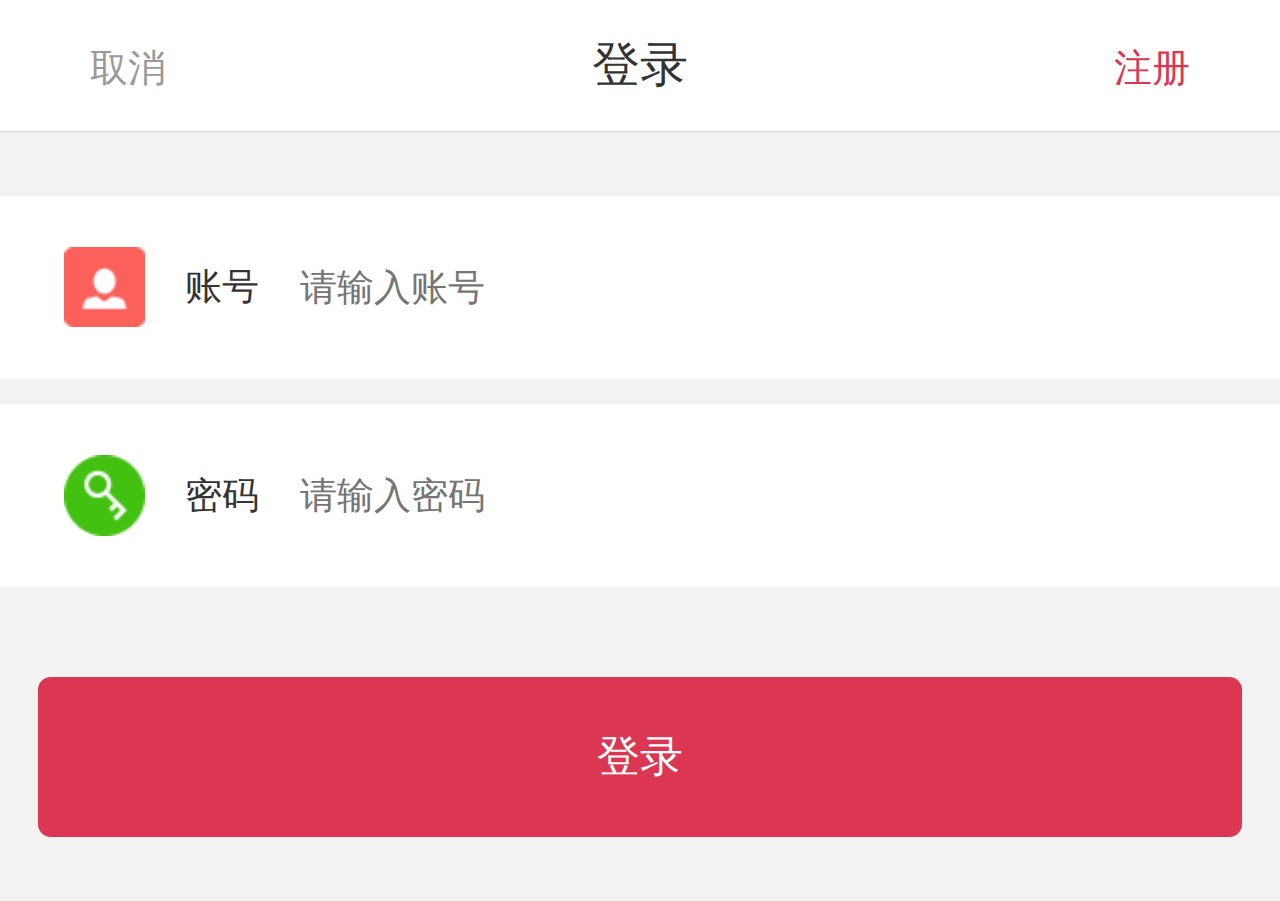
==== login.html @ 01fd83fd "diyici" ====
<!DOCTYPE html>
<html>
<head>
    <meta charset="utf-8">
    <meta name="viewport" content="initial-scale=1.0, maximum-scale=1.0, user-scalable=no" />
    <title>登录</title>
    <link rel="stylesheet" type="text/css" href="css/loaders.min.css"/>
    <link rel="stylesheet" type="text/css" href="css/loading.css"/>
    <link rel="stylesheet" type="text/css" href="css/base.css"/>
    <link rel="stylesheet" type="text/css" href="css/style.css"/>
      <script src="js/jquery.min.js" type="text/javascript" charset="utf-8"></script>
    <script type="text/javascript">
    	$(window).load(function(){
    		$(".loading").addClass("loader-chanage")
    		$(".loading").fadeOut(300)
    	})
    </script>
</head>
<!--loading页开始-->
<div class="loading">
	<div class="loader">
        <div class="loader-inner pacman">
          <div></div>
          <div></div>
          <div></div>
          <div></div>
          <div></div>
        </div>
	</div>
</div>
<!--loading页结束-->
<body>
	<header class="top-header">
		<a class="text texta" href="index.html">取消</a>
		<h3>登录</h3>
		<a class="text" href="sign.html">注册</a>
	</header>
	
	<div class="login">
		<form>
			<ul>
				<li>
					<img src="images/login.png"/>
					<label>账号</label>
					<input type="text" placeholder="请输入账号"/>
				</li>
				<li>
					<img src="images/password.png"/>
					<label>密码</label>
					<input type="password" placeholder="请输入密码"/>
				</li>
			</ul>
			<input type="submit" value="登录"/>
		</form>
	</div>

</body>
</html>
---- css/loaders.min.css ----
@-webkit-keyframes scale {
	0% {
		-webkit-transform: scale(1);
		transform: scale(1);
		opacity: 1
	}
	45% {
		-webkit-transform: scale(0.1);
		transform: scale(0.1);
		opacity: .7
	}
	80% {
		-webkit-transform: scale(1);
		transform: scale(1);
		opacity: 1
	}
}

@keyframes scale {
	0% {
		-webkit-transform: scale(1);
		transform: scale(1);
		opacity: 1
	}
	45% {
		-webkit-transform: scale(0.1);
		transform: scale(0.1);
		opacity: .7
	}
	80% {
		-webkit-transform: scale(1);
		transform: scale(1);
		opacity: 1
	}
}

.ball-pulse>div:nth-child(0) {
	-webkit-animation: scale .75s -.36s infinite cubic-bezier(.2, .68, .18, 1.08);
	animation: scale .75s -.36s infinite cubic-bezier(.2, .68, .18, 1.08)
}

.ball-pulse>div:nth-child(1) {
	-webkit-animation: scale .75s -.24s infinite cubic-bezier(.2, .68, .18, 1.08);
	animation: scale .75s -.24s infinite cubic-bezier(.2, .68, .18, 1.08)
}

.ball-pulse>div:nth-child(2) {
	-webkit-animation: scale .75s -.12s infinite cubic-bezier(.2, .68, .18, 1.08);
	animation: scale .75s -.12s infinite cubic-bezier(.2, .68, .18, 1.08)
}

.ball-pulse>div:nth-child(3) {
	-webkit-animation: scale .75s 0s infinite cubic-bezier(.2, .68, .18, 1.08);
	animation: scale .75s 0s infinite cubic-bezier(.2, .68, .18, 1.08)
}

.ball-pulse>div {
	background-color: #fff;
	width: 15px;
	height: 15px;
	border-radius: 100%;
	margin: 2px;
	-webkit-animation-fill-mode: both;
	animation-fill-mode: both;
	display: inline-block
}

@-webkit-keyframes ball-pulse-sync {
	33% {
		-webkit-transform: translateY(10px);
		transform: translateY(10px)
	}
	66% {
		-webkit-transform: translateY(-10px);
		transform: translateY(-10px)
	}
	100% {
		-webkit-transform: translateY(0);
		transform: translateY(0)
	}
}

@keyframes ball-pulse-sync {
	33% {
		-webkit-transform: translateY(10px);
		transform: translateY(10px)
	}
	66% {
		-webkit-transform: translateY(-10px);
		transform: translateY(-10px)
	}
	100% {
		-webkit-transform: translateY(0);
		transform: translateY(0)
	}
}

.ball-pulse-sync>div:nth-child(0) {
	-webkit-animation: ball-pulse-sync .6s -.21s infinite ease-in-out;
	animation: ball-pulse-sync .6s -.21s infinite ease-in-out
}

.ball-pulse-sync>div:nth-child(1) {
	-webkit-animation: ball-pulse-sync .6s -.14s infinite ease-in-out;
	animation: ball-pulse-sync .6s -.14s infinite ease-in-out
}

.ball-pulse-sync>div:nth-child(2) {
	-webkit-animation: ball-pulse-sync .6s -.07s infinite ease-in-out;
	animation: ball-pulse-sync .6s -.07s infinite ease-in-out
}

.ball-pulse-sync>div:nth-child(3) {
	-webkit-animation: ball-pulse-sync .6s 0s infinite ease-in-out;
	animation: ball-pulse-sync .6s 0s infinite ease-in-out
}

.ball-pulse-sync>div {
	background-color: #fff;
	width: 15px;
	height: 15px;
	border-radius: 100%;
	margin: 2px;
	-webkit-animation-fill-mode: both;
	animation-fill-mode: both;
	display: inline-block
}

@-webkit-keyframes ball-scale {
	0% {
		-webkit-transform: scale(0);
		transform: scale(0)
	}
	100% {
		-webkit-transform: scale(1);
		transform: scale(1);
		opacity: 0
	}
}

@keyframes ball-scale {
	0% {
		-webkit-transform: scale(0);
		transform: scale(0)
	}
	100% {
		-webkit-transform: scale(1);
		transform: scale(1);
		opacity: 0
	}
}

.ball-scale>div {
	background-color: #fff;
	border-radius: 100%;
	margin: 2px;
	display: inline-block;
	height: 60px;
	width: 60px;
	-webkit-animation: ball-scale 1s 0s ease-in-out infinite;
	animation: ball-scale 1s 0s ease-in-out infinite
}

@-webkit-keyframes rotate {
	0% {
		-webkit-transform: rotate(0deg);
		transform: rotate(0deg)
	}
	50% {
		-webkit-transform: rotate(180deg);
		transform: rotate(180deg)
	}
	100% {
		-webkit-transform: rotate(360deg);
		transform: rotate(360deg)
	}
}

@keyframes rotate {
	0% {
		-webkit-transform: rotate(0deg);
		transform: rotate(0deg)
	}
	50% {
		-webkit-transform: rotate(180deg);
		transform: rotate(180deg)
	}
	100% {
		-webkit-transform: rotate(360deg);
		transform: rotate(360deg)
	}
}

.ball-rotate {
	position: relative
}

.ball-rotate>div {
	background-color: #fff;
	width: 15px;
	height: 15px;
	border-radius: 100%;
	margin: 2px;
	-webkit-animation-fill-mode: both;
	animation-fill-mode: both;
	position: relative
}

.ball-rotate>div:first-child {
	-webkit-animation: rotate 1s 0s cubic-bezier(.7, -.13, .22, .86) infinite;
	animation: rotate 1s 0s cubic-bezier(.7, -.13, .22, .86) infinite
}

.ball-rotate>div:after,
.ball-rotate>div:before {
	background-color: #fff;
	width: 15px;
	height: 15px;
	border-radius: 100%;
	margin: 2px;
	content: "";
	position: absolute;
	opacity: .8
}

.ball-rotate>div:before {
	top: 0;
	left: -28px
}

.ball-rotate>div:after {
	top: 0;
	left: 25px
}

@keyframes rotate {
	0% {
		-webkit-transform: rotate(0deg) scale(1);
		transform: rotate(0deg) scale(1)
	}
	50% {
		-webkit-transform: rotate(180deg) scale(0.6);
		transform: rotate(180deg) scale(0.6)
	}
	100% {
		-webkit-transform: rotate(360deg) scale(1);
		transform: rotate(360deg) scale(1)
	}
}

.ball-clip-rotate>div {
	border-radius: 100%;
	margin: 2px;
	border: 2px solid #fff;
	border-bottom-color: transparent;
	height: 25px;
	width: 25px;
	background: 0 0!important;
	display: inline-block;
	-webkit-animation: rotate .75s 0s linear infinite;
	animation: rotate .75s 0s linear infinite
}

@keyframes rotate {
	0% {
		-webkit-transform: rotate(0deg) scale(1);
		transform: rotate(0deg) scale(1)
	}
	50% {
		-webkit-transform: rotate(180deg) scale(0.6);
		transform: rotate(180deg) scale(0.6)
	}
	100% {
		-webkit-transform: rotate(360deg) scale(1);
		transform: rotate(360deg) scale(1)
	}
}

@keyframes scale {
	30% {
		-webkit-transform: scale(0.3);
		transform: scale(0.3)
	}
	100% {
		-webkit-transform: scale(1);
		transform: scale(1)
	}
}

.ball-clip-rotate-pulse {
	position: relative;
	-webkit-transform: translateY(-15px);
	-ms-transform: translateY(-15px);
	transform: translateY(-15px)
}

.ball-clip-rotate-pulse>div {
	-webkit-animation-fill-mode: both;
	animation-fill-mode: both;
	position: absolute;
	top: 0;
	left: 0;
	border-radius: 100%
}

.ball-clip-rotate-pulse>div:first-child {
	background: #fff;
	height: 16px;
	width: 16px;
	top: 7px;
	left: -7px;
	-webkit-animation: scale 1s 0s cubic-bezier(.09, .57, .49, .9) infinite;
	animation: scale 1s 0s cubic-bezier(.09, .57, .49, .9) infinite
}

.ball-clip-rotate-pulse>div:last-child {
	position: absolute;
	width: 30px;
	height: 30px;
	left: -16px;
	top: -2px;
	background: 0 0;
	border: 2px solid;
	border-color: #fff transparent;
	-webkit-animation: rotate 1s 0s cubic-bezier(.09, .57, .49, .9) infinite;
	animation: rotate 1s 0s cubic-bezier(.09, .57, .49, .9) infinite;
	-webkit-animation-duration: 1s;
	animation-duration: 1s
}

@keyframes rotate {
	0% {
		-webkit-transform: rotate(0deg) scale(1);
		transform: rotate(0deg) scale(1)
	}
	50% {
		-webkit-transform: rotate(180deg) scale(0.6);
		transform: rotate(180deg) scale(0.6)
	}
	100% {
		-webkit-transform: rotate(360deg) scale(1);
		transform: rotate(360deg) scale(1)
	}
}

.ball-clip-rotate-multiple {
	position: relative
}

.ball-clip-rotate-multiple>div {
	position: absolute;
	left: -20px;
	top: -20px;
	border: 2px solid #fff;
	border-bottom-color: transparent;
	border-top-color: transparent;
	border-radius: 100%;
	height: 35px;
	width: 35px;
	-webkit-animation: rotate 1s 0s ease-in-out infinite;
	animation: rotate 1s 0s ease-in-out infinite
}

.ball-clip-rotate-multiple>div:last-child {
	display: inline-block;
	top: -10px;
	left: -10px;
	width: 15px;
	height: 15px;
	-webkit-animation-duration: .5s;
	animation-duration: .5s;
	border-color: #fff transparent;
	-webkit-animation-direction: reverse;
	animation-direction: reverse
}

@-webkit-keyframes ball-scale-ripple {
	0% {
		-webkit-transform: scale(0.1);
		transform: scale(0.1);
		opacity: 1
	}
	70% {
		-webkit-transform: scale(1);
		transform: scale(1);
		opacity: .7
	}
	100% {
		opacity: 0
	}
}

@keyframes ball-scale-ripple {
	0% {
		-webkit-transform: scale(0.1);
		transform: scale(0.1);
		opacity: 1
	}
	70% {
		-webkit-transform: scale(1);
		transform: scale(1);
		opacity: .7
	}
	100% {
		opacity: 0
	}
}

.ball-scale-ripple>div {
	height: 50px;
	width: 50px;
	border-radius: 100%;
	border: 2px solid #fff;
	-webkit-animation: ball-scale-ripple 1s 0s infinite cubic-bezier(.21, .53, .56, .8);
	animation: ball-scale-ripple 1s 0s infinite cubic-bezier(.21, .53, .56, .8)
}

@-webkit-keyframes ball-scale-ripple-multiple {
	0% {
		-webkit-transform: scale(0.1);
		transform: scale(0.1);
		opacity: 1
	}
	70% {
		-webkit-transform: scale(1);
		transform: scale(1);
		opacity: .7
	}
	100% {
		opacity: 0
	}
}

@keyframes ball-scale-ripple-multiple {
	0% {
		-webkit-transform: scale(0.1);
		transform: scale(0.1);
		opacity: 1
	}
	70% {
		-webkit-transform: scale(1);
		transform: scale(1);
		opacity: .7
	}
	100% {
		opacity: 0
	}
}

.ball-scale-ripple-multiple {
	position: relative;
	-webkit-transform: translateY(-25px);
	-ms-transform: translateY(-25px);
	transform: translateY(-25px)
}

.ball-scale-ripple-multiple>div:nth-child(0) {
	-webkit-animation-delay: -.8s;
	animation-delay: -.8s
}

.ball-scale-ripple-multiple>div:nth-child(1) {
	-webkit-animation-delay: -.6s;
	animation-delay: -.6s
}

.ball-scale-ripple-multiple>div:nth-child(2) {
	-webkit-animation-delay: -.4s;
	animation-delay: -.4s
}

.ball-scale-ripple-multiple>div:nth-child(3) {
	-webkit-animation-delay: -.2s;
	animation-delay: -.2s
}

.ball-scale-ripple-multiple>div {
	position: absolute;
	top: -2px;
	left: -26px;
	width: 50px;
	height: 50px;
	border-radius: 100%;
	border: 2px solid #fff;
	-webkit-animation: ball-scale-ripple-multiple 1.25s 0s infinite cubic-bezier(.21, .53, .56, .8);
	animation: ball-scale-ripple-multiple 1.25s 0s infinite cubic-bezier(.21, .53, .56, .8)
}

@-webkit-keyframes ball-beat {
	50% {
		opacity: .2;
		-webkit-transform: scale(0.75);
		transform: scale(0.75)
	}
	100% {
		opacity: 1;
		-webkit-transform: scale(1);
		transform: scale(1)
	}
}

@keyframes ball-beat {
	50% {
		opacity: .2;
		-webkit-transform: scale(0.75);
		transform: scale(0.75)
	}
	100% {
		opacity: 1;
		-webkit-transform: scale(1);
		transform: scale(1)
	}
}

.ball-beat>div {
	background-color: #fff;
	width: 15px;
	height: 15px;
	border-radius: 100%;
	margin: 2px;
	display: inline-block;
	-webkit-animation: ball-beat .7s 0s infinite linear;
	animation: ball-beat .7s 0s infinite linear
}

.ball-beat>div:nth-child(2n-1) {
	-webkit-animation-delay: -.35s!important;
	animation-delay: -.35s!important
}

@-webkit-keyframes ball-scale-multiple {
	0% {
		-webkit-transform: scale(0);
		transform: scale(0);
		opacity: 0
	}
	5% {
		opacity: 1
	}
	100% {
		-webkit-transform: scale(1);
		transform: scale(1);
		opacity: 0
	}
}

@keyframes ball-scale-multiple {
	0% {
		-webkit-transform: scale(0);
		transform: scale(0);
		opacity: 0
	}
	5% {
		opacity: 1
	}
	100% {
		-webkit-transform: scale(1);
		transform: scale(1);
		opacity: 0
	}
}

.ball-scale-multiple {
	position: relative;
	-webkit-transform: translateY(-30px);
	-ms-transform: translateY(-30px);
	transform: translateY(-30px)
}

.ball-scale-multiple>div:nth-child(2) {
	-webkit-animation-delay: -.4s;
	animation-delay: -.4s
}

.ball-scale-multiple>div:nth-child(3) {
	-webkit-animation-delay: -.2s;
	animation-delay: -.2s
}

.ball-scale-multiple>div {
	background-color: #fff;
	border-radius: 100%;
	position: absolute;
	left: -30px;
	top: 0;
	opacity: 0;
	margin: 0;
	width: 60px;
	height: 60px;
	-webkit-animation: ball-scale-multiple 1s 0s linear infinite;
	animation: ball-scale-multiple 1s 0s linear infinite
}

@-webkit-keyframes ball-triangle-path-1 {
	33% {
		-webkit-transform: translate(25px, -50px);
		transform: translate(25px, -50px)
	}
	66% {
		-webkit-transform: translate(50px, 0);
		transform: translate(50px, 0)
	}
	100% {
		-webkit-transform: translate(0px, 0);
		transform: translate(0px, 0)
	}
}

@keyframes ball-triangle-path-1 {
	33% {
		-webkit-transform: translate(25px, -50px);
		transform: translate(25px, -50px)
	}
	66% {
		-webkit-transform: translate(50px, 0);
		transform: translate(50px, 0)
	}
	100% {
		-webkit-transform: translate(0px, 0);
		transform: translate(0px, 0)
	}
}

@-webkit-keyframes ball-triangle-path-2 {
	33% {
		-webkit-transform: translate(25px, 50px);
		transform: translate(25px, 50px)
	}
	66% {
		-webkit-transform: translate(-25px, 50px);
		transform: translate(-25px, 50px)
	}
	100% {
		-webkit-transform: translate(0px, 0);
		transform: translate(0px, 0)
	}
}

@keyframes ball-triangle-path-2 {
	33% {
		-webkit-transform: translate(25px, 50px);
		transform: translate(25px, 50px)
	}
	66% {
		-webkit-transform: translate(-25px, 50px);
		transform: translate(-25px, 50px)
	}
	100% {
		-webkit-transform: translate(0px, 0);
		transform: translate(0px, 0)
	}
}

@-webkit-keyframes ball-triangle-path-3 {
	33% {
		-webkit-transform: translate(-50px, 0);
		transform: translate(-50px, 0)
	}
	66% {
		-webkit-transform: translate(-25px, -50px);
		transform: translate(-25px, -50px)
	}
	100% {
		-webkit-transform: translate(0px, 0);
		transform: translate(0px, 0)
	}
}

@keyframes ball-triangle-path-3 {
	33% {
		-webkit-transform: translate(-50px, 0);
		transform: translate(-50px, 0)
	}
	66% {
		-webkit-transform: translate(-25px, -50px);
		transform: translate(-25px, -50px)
	}
	100% {
		-webkit-transform: translate(0px, 0);
		transform: translate(0px, 0)
	}
}

.ball-triangle-path {
	position: relative;
	-webkit-transform: translate(-29.99px, -37.51px);
	-ms-transform: translate(-29.99px, -37.51px);
	transform: translate(-29.99px, -37.51px)
}

.ball-triangle-path>div:nth-child(1) {
	-webkit-animation-name: ball-triangle-path-1;
	animation-name: ball-triangle-path-1;
	-webkit-animation-delay: 0;
	animation-delay: 0;
	-webkit-animation-duration: 2s;
	animation-duration: 2s;
	-webkit-animation-timing-function: ease-in-out;
	animation-timing-function: ease-in-out;
	-webkit-animation-iteration-count: infinite;
	animation-iteration-count: infinite
}

.ball-triangle-path>div:nth-child(2) {
	-webkit-animation-name: ball-triangle-path-2;
	animation-name: ball-triangle-path-2;
	-webkit-animation-delay: 0;
	animation-delay: 0;
	-webkit-animation-duration: 2s;
	animation-duration: 2s;
	-webkit-animation-timing-function: ease-in-out;
	animation-timing-function: ease-in-out;
	-webkit-animation-iteration-count: infinite;
	animation-iteration-count: infinite
}

.ball-triangle-path>div:nth-child(3) {
	-webkit-animation-name: ball-triangle-path-3;
	animation-name: ball-triangle-path-3;
	-webkit-animation-delay: 0;
	animation-delay: 0;
	-webkit-animation-duration: 2s;
	animation-duration: 2s;
	-webkit-animation-timing-function: ease-in-out;
	animation-timing-function: ease-in-out;
	-webkit-animation-iteration-count: infinite;
	animation-iteration-count: infinite
}

.ball-triangle-path>div {
	-webkit-animation-fill-mode: both;
	animation-fill-mode: both;
	position: absolute;
	width: 10px;
	height: 10px;
	border-radius: 100%;
	border: 1px solid #fff
}

.ball-triangle-path>div:nth-of-type(1) {
	top: 50px
}

.ball-triangle-path>div:nth-of-type(2) {
	left: 25px
}

.ball-triangle-path>div:nth-of-type(3) {
	top: 50px;
	left: 50px
}

@-webkit-keyframes ball-pulse-rise-even {
	0% {
		-webkit-transform: scale(1.1);
		transform: scale(1.1)
	}
	25% {
		-webkit-transform: translateY(-30px);
		transform: translateY(-30px)
	}
	50% {
		-webkit-transform: scale(0.4);
		transform: scale(0.4)
	}
	75% {
		-webkit-transform: translateY(30px);
		transform: translateY(30px)
	}
	100% {
		-webkit-transform: translateY(0);
		transform: translateY(0);
		-webkit-transform: scale(1);
		transform: scale(1)
	}
}

@keyframes ball-pulse-rise-even {
	0% {
		-webkit-transform: scale(1.1);
		transform: scale(1.1)
	}
	25% {
		-webkit-transform: translateY(-30px);
		transform: translateY(-30px)
	}
	50% {
		-webkit-transform: scale(0.4);
		transform: scale(0.4)
	}
	75% {
		-webkit-transform: translateY(30px);
		transform: translateY(30px)
	}
	100% {
		-webkit-transform: translateY(0);
		transform: translateY(0);
		-webkit-transform: scale(1);
		transform: scale(1)
	}
}

@-webkit-keyframes ball-pulse-rise-odd {
	0% {
		-webkit-transform: scale(0.4);
		transform: scale(0.4)
	}
	25% {
		-webkit-transform: translateY(30px);
		transform: translateY(30px)
	}
	50% {
		-webkit-transform: scale(1.1);
		transform: scale(1.1)
	}
	75% {
		-webkit-transform: translateY(-30px);
		transform: translateY(-30px)
	}
	100% {
		-webkit-transform: translateY(0);
		transform: translateY(0);
		-webkit-transform: scale(0.75);
		transform: scale(0.75)
	}
}

@keyframes ball-pulse-rise-odd {
	0% {
		-webkit-transform: scale(0.4);
		transform: scale(0.4)
	}
	25% {
		-webkit-transform: translateY(30px);
		transform: translateY(30px)
	}
	50% {
		-webkit-transform: scale(1.1);
		transform: scale(1.1)
	}
	75% {
		-webkit-transform: translateY(-30px);
		transform: translateY(-30px)
	}
	100% {
		-webkit-transform: translateY(0);
		transform: translateY(0);
		-webkit-transform: scale(0.75);
		transform: scale(0.75)
	}
}

.ball-pulse-rise>div {
	background-color: #fff;
	width: 15px;
	height: 15px;
	border-radius: 100%;
	margin: 2px;
	-webkit-animation-fill-mode: both;
	animation-fill-mode: both;
	display: inline-block;
	-webkit-animation-duration: 1s;
	animation-duration: 1s;
	-webkit-animation-timing-function: cubic-bezier(.15, .46, .9, .6);
	animation-timing-function: cubic-bezier(.15, .46, .9, .6);
	-webkit-animation-iteration-count: infinite;
	animation-iteration-count: infinite;
	-webkit-animation-delay: 0;
	animation-delay: 0
}

.ball-pulse-rise>div:nth-child(2n) {
	-webkit-animation-name: ball-pulse-rise-even;
	animation-name: ball-pulse-rise-even
}

.ball-pulse-rise>div:nth-child(2n-1) {
	-webkit-animation-name: ball-pulse-rise-odd;
	animation-name: ball-pulse-rise-odd
}

@-webkit-keyframes ball-grid-beat {
	50% {
		opacity: .7
	}
	100% {
		opacity: 1
	}
}

@keyframes ball-grid-beat {
	50% {
		opacity: .7
	}
	100% {
		opacity: 1
	}
}

.ball-grid-beat {
	width: 57px
}

.ball-grid-beat>div:nth-child(1) {
	-webkit-animation-delay: -.07s;
	animation-delay: -.07s;
	-webkit-animation-duration: 1.53s;
	animation-duration: 1.53s
}

.ball-grid-beat>div:nth-child(2) {
	-webkit-animation-delay: .72s;
	animation-delay: .72s;
	-webkit-animation-duration: .94s;
	animation-duration: .94s
}

.ball-grid-beat>div:nth-child(3) {
	-webkit-animation-delay: .11s;
	animation-delay: .11s;
	-webkit-animation-duration: 1.25s;
	animation-duration: 1.25s
}

.ball-grid-beat>div:nth-child(4) {
	-webkit-animation-delay: .13s;
	animation-delay: .13s;
	-webkit-animation-duration: 1.01s;
	animation-duration: 1.01s
}

.ball-grid-beat>div:nth-child(5) {
	-webkit-animation-delay: .1s;
	animation-delay: .1s;
	-webkit-animation-duration: 1.2s;
	animation-duration: 1.2s
}

.ball-grid-beat>div:nth-child(6) {
	-webkit-animation-delay: .18s;
	animation-delay: .18s;
	-webkit-animation-duration: .97s;
	animation-duration: .97s
}

.ball-grid-beat>div:nth-child(7) {
	-webkit-animation-delay: -.09s;
	animation-delay: -.09s;
	-webkit-animation-duration: .67s;
	animation-duration: .67s
}

.ball-grid-beat>div:nth-child(8) {
	-webkit-animation-delay: .42s;
	animation-delay: .42s;
	-webkit-animation-duration: .92s;
	animation-duration: .92s
}

.ball-grid-beat>div:nth-child(9) {
	-webkit-animation-delay: .52s;
	animation-delay: .52s;
	-webkit-animation-duration: 1.43s;
	animation-duration: 1.43s
}

.ball-grid-beat>div {
	background-color: #fff;
	width: 15px;
	height: 15px;
	border-radius: 100%;
	margin: 2px;
	-webkit-animation-fill-mode: both;
	animation-fill-mode: both;
	display: inline-block;
	float: left;
	-webkit-animation-name: ball-grid-beat;
	animation-name: ball-grid-beat;
	-webkit-animation-iteration-count: infinite;
	animation-iteration-count: infinite;
	-webkit-animation-delay: 0;
	animation-delay: 0
}

@-webkit-keyframes ball-grid-pulse {
	0% {
		-webkit-transform: scale(1);
		transform: scale(1)
	}
	50% {
		-webkit-transform: scale(0.5);
		transform: scale(0.5);
		opacity: .7
	}
	100% {
		-webkit-transform: scale(1);
		transform: scale(1);
		opacity: 1
	}
}

@keyframes ball-grid-pulse {
	0% {
		-webkit-transform: scale(1);
		transform: scale(1)
	}
	50% {
		-webkit-transform: scale(0.5);
		transform: scale(0.5);
		opacity: .7
	}
	100% {
		-webkit-transform: scale(1);
		transform: scale(1);
		opacity: 1
	}
}

.ball-grid-pulse {
	width: 57px
}

.ball-grid-pulse>div:nth-child(1) {
	-webkit-animation-delay: .73s;
	animation-delay: .73s;
	-webkit-animation-duration: 1.3s;
	animation-duration: 1.3s
}

.ball-grid-pulse>div:nth-child(2) {
	-webkit-animation-delay: .32s;
	animation-delay: .32s;
	-webkit-animation-duration: 1.3s;
	animation-duration: 1.3s
}

.ball-grid-pulse>div:nth-child(3) {
	-webkit-animation-delay: .71s;
	animation-delay: .71s;
	-webkit-animation-duration: .88s;
	animation-duration: .88s
}

.ball-grid-pulse>div:nth-child(4) {
	-webkit-animation-delay: .62s;
	animation-delay: .62s;
	-webkit-animation-duration: 1.06s;
	animation-duration: 1.06s
}

.ball-grid-pulse>div:nth-child(5) {
	-webkit-animation-delay: .31s;
	animation-delay: .31s;
	-webkit-animation-duration: .62s;
	animation-duration: .62s
}

.ball-grid-pulse>div:nth-child(6) {
	-webkit-animation-delay: -.14s;
	animation-delay: -.14s;
	-webkit-animation-duration: 1.48s;
	animation-duration: 1.48s
}

.ball-grid-pulse>div:nth-child(7) {
	-webkit-animation-delay: -.1s;
	animation-delay: -.1s;
	-webkit-animation-duration: 1.47s;
	animation-duration: 1.47s
}

.ball-grid-pulse>div:nth-child(8) {
	-webkit-animation-delay: .4s;
	animation-delay: .4s;
	-webkit-animation-duration: 1.49s;
	animation-duration: 1.49s
}

.ball-grid-pulse>div:nth-child(9) {
	-webkit-animation-delay: .73s;
	animation-delay: .73s;
	-webkit-animation-duration: .7s;
	animation-duration: .7s
}

.ball-grid-pulse>div {
	background-color: #fff;
	width: 15px;
	height: 15px;
	border-radius: 100%;
	margin: 2px;
	-webkit-animation-fill-mode: both;
	animation-fill-mode: both;
	display: inline-block;
	float: left;
	-webkit-animation-name: ball-grid-pulse;
	animation-name: ball-grid-pulse;
	-webkit-animation-iteration-count: infinite;
	animation-iteration-count: infinite;
	-webkit-animation-delay: 0;
	animation-delay: 0
}

@-webkit-keyframes ball-spin-fade-loader {
	50% {
		opacity: .3;
		-webkit-transform: scale(0.4);
		transform: scale(0.4)
	}
	100% {
		opacity: 1;
		-webkit-transform: scale(1);
		transform: scale(1)
	}
}

@keyframes ball-spin-fade-loader {
	50% {
		opacity: .3;
		-webkit-transform: scale(0.4);
		transform: scale(0.4)
	}
	100% {
		opacity: 1;
		-webkit-transform: scale(1);
		transform: scale(1)
	}
}

.ball-spin-fade-loader {
	position: relative;
	top: -10px;
	left: -10px
}

.ball-spin-fade-loader>div:nth-child(1) {
	top: 25px;
	left: 0;
	-webkit-animation: ball-spin-fade-loader 1s -.96s infinite linear;
	animation: ball-spin-fade-loader 1s -.96s infinite linear
}

.ball-spin-fade-loader>div:nth-child(2) {
	top: 17.05px;
	left: 17.05px;
	-webkit-animation: ball-spin-fade-loader 1s -.84s infinite linear;
	animation: ball-spin-fade-loader 1s -.84s infinite linear
}

.ball-spin-fade-loader>div:nth-child(3) {
	top: 0;
	left: 25px;
	-webkit-animation: ball-spin-fade-loader 1s -.72s infinite linear;
	animation: ball-spin-fade-loader 1s -.72s infinite linear
}

.ball-spin-fade-loader>div:nth-child(4) {
	top: -17.05px;
	left: 17.05px;
	-webkit-animation: ball-spin-fade-loader 1s -.6s infinite linear;
	animation: ball-spin-fade-loader 1s -.6s infinite linear
}

.ball-spin-fade-loader>div:nth-child(5) {
	top: -25px;
	left: 0;
	-webkit-animation: ball-spin-fade-loader 1s -.48s infinite linear;
	animation: ball-spin-fade-loader 1s -.48s infinite linear
}

.ball-spin-fade-loader>div:nth-child(6) {
	top: -17.05px;
	left: -17.05px;
	-webkit-animation: ball-spin-fade-loader 1s -.36s infinite linear;
	animation: ball-spin-fade-loader 1s -.36s infinite linear
}

.ball-spin-fade-loader>div:nth-child(7) {
	top: 0;
	left: -25px;
	-webkit-animation: ball-spin-fade-loader 1s -.24s infinite linear;
	animation: ball-spin-fade-loader 1s -.24s infinite linear
}

.ball-spin-fade-loader>div:nth-child(8) {
	top: 17.05px;
	left: -17.05px;
	-webkit-animation: ball-spin-fade-loader 1s -.12s infinite linear;
	animation: ball-spin-fade-loader 1s -.12s infinite linear
}

.ball-spin-fade-loader>div {
	background-color: #fff;
	width: 15px;
	height: 15px;
	border-radius: 100%;
	margin: 2px;
	-webkit-animation-fill-mode: both;
	animation-fill-mode: both;
	position: absolute
}

@-webkit-keyframes ball-spin-loader {
	75% {
		opacity: .2
	}
	100% {
		opacity: 1
	}
}

@keyframes ball-spin-loader {
	75% {
		opacity: .2
	}
	100% {
		opacity: 1
	}
}

.ball-spin-loader {
	position: relative
}

.ball-spin-loader>span:nth-child(1) {
	top: 45px;
	left: 0;
	-webkit-animation: ball-spin-loader 2s .9s infinite linear;
	animation: ball-spin-loader 2s .9s infinite linear
}

.ball-spin-loader>span:nth-child(2) {
	top: 30.68px;
	left: 30.68px;
	-webkit-animation: ball-spin-loader 2s 1.8s infinite linear;
	animation: ball-spin-loader 2s 1.8s infinite linear
}

.ball-spin-loader>span:nth-child(3) {
	top: 0;
	left: 45px;
	-webkit-animation: ball-spin-loader 2s 2.7s infinite linear;
	animation: ball-spin-loader 2s 2.7s infinite linear
}

.ball-spin-loader>span:nth-child(4) {
	top: -30.68px;
	left: 30.68px;
	-webkit-animation: ball-spin-loader 2s 3.6s infinite linear;
	animation: ball-spin-loader 2s 3.6s infinite linear
}

.ball-spin-loader>span:nth-child(5) {
	top: -45px;
	left: 0;
	-webkit-animation: ball-spin-loader 2s 4.5s infinite linear;
	animation: ball-spin-loader 2s 4.5s infinite linear
}

.ball-spin-loader>span:nth-child(6) {
	top: -30.68px;
	left: -30.68px;
	-webkit-animation: ball-spin-loader 2s 5.4s infinite linear;
	animation: ball-spin-loader 2s 5.4s infinite linear
}

.ball-spin-loader>span:nth-child(7) {
	top: 0;
	left: -45px;
	-webkit-animation: ball-spin-loader 2s 6.3s infinite linear;
	animation: ball-spin-loader 2s 6.3s infinite linear
}

.ball-spin-loader>span:nth-child(8) {
	top: 30.68px;
	left: -30.68px;
	-webkit-animation: ball-spin-loader 2s 7.2s infinite linear;
	animation: ball-spin-loader 2s 7.2s infinite linear
}

.ball-spin-loader>div {
	-webkit-animation-fill-mode: both;
	animation-fill-mode: both;
	position: absolute;
	width: 15px;
	height: 15px;
	border-radius: 100%;
	background: green
}

@-webkit-keyframes ball-zig {
	33% {
		-webkit-transform: translate(-15px, -30px);
		transform: translate(-15px, -30px)
	}
	66% {
		-webkit-transform: translate(15px, -30px);
		transform: translate(15px, -30px)
	}
	100% {
		-webkit-transform: translate(0, 0);
		transform: translate(0, 0)
	}
}

@keyframes ball-zig {
	33% {
		-webkit-transform: translate(-15px, -30px);
		transform: translate(-15px, -30px)
	}
	66% {
		-webkit-transform: translate(15px, -30px);
		transform: translate(15px, -30px)
	}
	100% {
		-webkit-transform: translate(0, 0);
		transform: translate(0, 0)
	}
}

@-webkit-keyframes ball-zag {
	33% {
		-webkit-transform: translate(15px, 30px);
		transform: translate(15px, 30px)
	}
	66% {
		-webkit-transform: translate(-15px, 30px);
		transform: translate(-15px, 30px)
	}
	100% {
		-webkit-transform: translate(0, 0);
		transform: translate(0, 0)
	}
}

@keyframes ball-zag {
	33% {
		-webkit-transform: translate(15px, 30px);
		transform: translate(15px, 30px)
	}
	66% {
		-webkit-transform: translate(-15px, 30px);
		transform: translate(-15px, 30px)
	}
	100% {
		-webkit-transform: translate(0, 0);
		transform: translate(0, 0)
	}
}

.ball-zig-zag {
	position: relative;
	-webkit-transform: translate(-15px, -15px);
	-ms-transform: translate(-15px, -15px);
	transform: translate(-15px, -15px)
}

.ball-zig-zag>div {
	background-color: #fff;
	width: 15px;
	height: 15px;
	border-radius: 100%;
	margin: 2px 2px 2px 15px;
	-webkit-animation-fill-mode: both;
	animation-fill-mode: both;
	position: absolute;
	top: 4px;
	left: -7px
}

.ball-zig-zag>div:first-child {
	-webkit-animation: ball-zig .7s 0s infinite linear;
	animation: ball-zig .7s 0s infinite linear
}

.ball-zig-zag>div:last-child {
	-webkit-animation: ball-zag .7s 0s infinite linear;
	animation: ball-zag .7s 0s infinite linear
}

@-webkit-keyframes ball-zig-deflect {
	17% {
		-webkit-transform: translate(-15px, -30px);
		transform: translate(-15px, -30px)
	}
	34% {
		-webkit-transform: translate(15px, -30px);
		transform: translate(15px, -30px)
	}
	50% {
		-webkit-transform: translate(0, 0);
		transform: translate(0, 0)
	}
	67% {
		-webkit-transform: translate(15px, -30px);
		transform: translate(15px, -30px)
	}
	84% {
		-webkit-transform: translate(-15px, -30px);
		transform: translate(-15px, -30px)
	}
	100% {
		-webkit-transform: translate(0, 0);
		transform: translate(0, 0)
	}
}

@keyframes ball-zig-deflect {
	17% {
		-webkit-transform: translate(-15px, -30px);
		transform: translate(-15px, -30px)
	}
	34% {
		-webkit-transform: translate(15px, -30px);
		transform: translate(15px, -30px)
	}
	50% {
		-webkit-transform: translate(0, 0);
		transform: translate(0, 0)
	}
	67% {
		-webkit-transform: translate(15px, -30px);
		transform: translate(15px, -30px)
	}
	84% {
		-webkit-transform: translate(-15px, -30px);
		transform: translate(-15px, -30px)
	}
	100% {
		-webkit-transform: translate(0, 0);
		transform: translate(0, 0)
	}
}

@-webkit-keyframes ball-zag-deflect {
	17% {
		-webkit-transform: translate(15px, 30px);
		transform: translate(15px, 30px)
	}
	34% {
		-webkit-transform: translate(-15px, 30px);
		transform: translate(-15px, 30px)
	}
	50% {
		-webkit-transform: translate(0, 0);
		transform: translate(0, 0)
	}
	67% {
		-webkit-transform: translate(-15px, 30px);
		transform: translate(-15px, 30px)
	}
	84% {
		-webkit-transform: translate(15px, 30px);
		transform: translate(15px, 30px)
	}
	100% {
		-webkit-transform: translate(0, 0);
		transform: translate(0, 0)
	}
}

@keyframes ball-zag-deflect {
	17% {
		-webkit-transform: translate(15px, 30px);
		transform: translate(15px, 30px)
	}
	34% {
		-webkit-transform: translate(-15px, 30px);
		transform: translate(-15px, 30px)
	}
	50% {
		-webkit-transform: translate(0, 0);
		transform: translate(0, 0)
	}
	67% {
		-webkit-transform: translate(-15px, 30px);
		transform: translate(-15px, 30px)
	}
	84% {
		-webkit-transform: translate(15px, 30px);
		transform: translate(15px, 30px)
	}
	100% {
		-webkit-transform: translate(0, 0);
		transform: translate(0, 0)
	}
}

.ball-zig-zag-deflect {
	position: relative;
	-webkit-transform: translate(-15px, -15px);
	-ms-transform: translate(-15px, -15px);
	transform: translate(-15px, -15px)
}

.ball-zig-zag-deflect>div {
	background-color: #fff;
	width: 15px;
	height: 15px;
	border-radius: 100%;
	margin: 2px 2px 2px 15px;
	-webkit-animation-fill-mode: both;
	animation-fill-mode: both;
	position: absolute;
	top: 4px;
	left: -7px
}

.ball-zig-zag-deflect>div:first-child {
	-webkit-animation: ball-zig-deflect 1.5s 0s infinite linear;
	animation: ball-zig-deflect 1.5s 0s infinite linear
}

.ball-zig-zag-deflect>div:last-child {
	-webkit-animation: ball-zag-deflect 1.5s 0s infinite linear;
	animation: ball-zag-deflect 1.5s 0s infinite linear
}

@-webkit-keyframes line-scale {
	0% {
		-webkit-transform: scaley(1);
		transform: scaley(1)
	}
	50% {
		-webkit-transform: scaley(0.4);
		transform: scaley(0.4)
	}
	100% {
		-webkit-transform: scaley(1);
		transform: scaley(1)
	}
}

@keyframes line-scale {
	0% {
		-webkit-transform: scaley(1);
		transform: scaley(1)
	}
	50% {
		-webkit-transform: scaley(0.4);
		transform: scaley(0.4)
	}
	100% {
		-webkit-transform: scaley(1);
		transform: scaley(1)
	}
}

.line-scale>div:nth-child(1) {
	-webkit-animation: line-scale 1s -.4s infinite cubic-bezier(.2, .68, .18, 1.08);
	animation: line-scale 1s -.4s infinite cubic-bezier(.2, .68, .18, 1.08)
}

.line-scale>div:nth-child(2) {
	-webkit-animation: line-scale 1s -.3s infinite cubic-bezier(.2, .68, .18, 1.08);
	animation: line-scale 1s -.3s infinite cubic-bezier(.2, .68, .18, 1.08)
}

.line-scale>div:nth-child(3) {
	-webkit-animation: line-scale 1s -.2s infinite cubic-bezier(.2, .68, .18, 1.08);
	animation: line-scale 1s -.2s infinite cubic-bezier(.2, .68, .18, 1.08)
}

.line-scale>div:nth-child(4) {
	-webkit-animation: line-scale 1s -.1s infinite cubic-bezier(.2, .68, .18, 1.08);
	animation: line-scale 1s -.1s infinite cubic-bezier(.2, .68, .18, 1.08)
}

.line-scale>div:nth-child(5) {
	-webkit-animation: line-scale 1s 0s infinite cubic-bezier(.2, .68, .18, 1.08);
	animation: line-scale 1s 0s infinite cubic-bezier(.2, .68, .18, 1.08)
}

.line-scale>div {
	background-color: #fff;
	width: 4px;
	height: 35px;
	border-radius: 2px;
	margin: 2px;
	-webkit-animation-fill-mode: both;
	animation-fill-mode: both;
	display: inline-block
}

@-webkit-keyframes line-scale-party {
	0% {
		-webkit-transform: scale(1);
		transform: scale(1)
	}
	50% {
		-webkit-transform: scale(0.5);
		transform: scale(0.5)
	}
	100% {
		-webkit-transform: scale(1);
		transform: scale(1)
	}
}

@keyframes line-scale-party {
	0% {
		-webkit-transform: scale(1);
		transform: scale(1)
	}
	50% {
		-webkit-transform: scale(0.5);
		transform: scale(0.5)
	}
	100% {
		-webkit-transform: scale(1);
		transform: scale(1)
	}
}

.line-scale-party>div:nth-child(1) {
	-webkit-animation-delay: .23s;
	animation-delay: .23s;
	-webkit-animation-duration: 1.1s;
	animation-duration: 1.1s
}

.line-scale-party>div:nth-child(2) {
	-webkit-animation-delay: .09s;
	animation-delay: .09s;
	-webkit-animation-duration: 1s;
	animation-duration: 1s
}

.line-scale-party>div:nth-child(3) {
	-webkit-animation-delay: .44s;
	animation-delay: .44s;
	-webkit-animation-duration: .65s;
	animation-duration: .65s
}

.line-scale-party>div:nth-child(4) {
	-webkit-animation-delay: -.12s;
	animation-delay: -.12s;
	-webkit-animation-duration: 1.01s;
	animation-duration: 1.01s
}

.line-scale-party>div {
	background-color: #fff;
	width: 4px;
	height: 35px;
	border-radius: 2px;
	margin: 2px;
	-webkit-animation-fill-mode: both;
	animation-fill-mode: both;
	display: inline-block;
	-webkit-animation-name: line-scale-party;
	animation-name: line-scale-party;
	-webkit-animation-iteration-count: infinite;
	animation-iteration-count: infinite;
	-webkit-animation-delay: 0;
	animation-delay: 0
}

@-webkit-keyframes line-scale-pulse-out {
	0% {
		-webkit-transform: scaley(1);
		transform: scaley(1)
	}
	50% {
		-webkit-transform: scaley(0.4);
		transform: scaley(0.4)
	}
	100% {
		-webkit-transform: scaley(1);
		transform: scaley(1)
	}
}

@keyframes line-scale-pulse-out {
	0% {
		-webkit-transform: scaley(1);
		transform: scaley(1)
	}
	50% {
		-webkit-transform: scaley(0.4);
		transform: scaley(0.4)
	}
	100% {
		-webkit-transform: scaley(1);
		transform: scaley(1)
	}
}

.line-scale-pulse-out>div {
	background-color: #fff;
	width: 4px;
	height: 35px;
	border-radius: 2px;
	margin: 2px;
	display: inline-block;
	-webkit-animation: line-scale-pulse-out .9s -.6s infinite cubic-bezier(.85, .25, .37, .85);
	animation: line-scale-pulse-out .9s -.6s infinite cubic-bezier(.85, .25, .37, .85)
}

.line-scale-pulse-out>div:nth-child(2),
.line-scale-pulse-out>div:nth-child(4) {
	-webkit-animation-delay: -.4s!important;
	animation-delay: -.4s!important
}

.line-scale-pulse-out>div:nth-child(1),
.line-scale-pulse-out>div:nth-child(5) {
	-webkit-animation-delay: -.2s!important;
	animation-delay: -.2s!important
}

@-webkit-keyframes line-scale-pulse-out-rapid {
	0% {
		-webkit-transform: scaley(1);
		transform: scaley(1)
	}
	80% {
		-webkit-transform: scaley(0.3);
		transform: scaley(0.3)
	}
	90% {
		-webkit-transform: scaley(1);
		transform: scaley(1)
	}
}

@keyframes line-scale-pulse-out-rapid {
	0% {
		-webkit-transform: scaley(1);
		transform: scaley(1)
	}
	80% {
		-webkit-transform: scaley(0.3);
		transform: scaley(0.3)
	}
	90% {
		-webkit-transform: scaley(1);
		transform: scaley(1)
	}
}

.line-scale-pulse-out-rapid>div {
	background-color: #fff;
	width: 4px;
	height: 35px;
	border-radius: 2px;
	margin: 2px;
	display: inline-block;
	-webkit-animation: line-scale-pulse-out-rapid .9s -.5s infinite cubic-bezier(.11, .49, .38, .78);
	animation: line-scale-pulse-out-rapid .9s -.5s infinite cubic-bezier(.11, .49, .38, .78)
}

.line-scale-pulse-out-rapid>div:nth-child(2),
.line-scale-pulse-out-rapid>div:nth-child(4) {
	-webkit-animation-delay: -.25s!important;
	animation-delay: -.25s!important
}

.line-scale-pulse-out-rapid>div:nth-child(1),
.line-scale-pulse-out-rapid>div:nth-child(5) {
	-webkit-animation-delay: 0s!important;
	animation-delay: 0s!important
}

@-webkit-keyframes line-spin-fade-loader {
	50% {
		opacity: .3
	}
	100% {
		opacity: 1
	}
}

@keyframes line-spin-fade-loader {
	50% {
		opacity: .3
	}
	100% {
		opacity: 1
	}
}

.line-spin-fade-loader {
	position: relative;
	top: -10px;
	left: -4px
}

.line-spin-fade-loader>div:nth-child(1) {
	top: 20px;
	left: 0;
	-webkit-animation: line-spin-fade-loader 1.2s -.84s infinite ease-in-out;
	animation: line-spin-fade-loader 1.2s -.84s infinite ease-in-out
}

.line-spin-fade-loader>div:nth-child(2) {
	top: 13.64px;
	left: 13.64px;
	-webkit-transform: rotate(-45deg);
	-ms-transform: rotate(-45deg);
	transform: rotate(-45deg);
	-webkit-animation: line-spin-fade-loader 1.2s -.72s infinite ease-in-out;
	animation: line-spin-fade-loader 1.2s -.72s infinite ease-in-out
}

.line-spin-fade-loader>div:nth-child(3) {
	top: 0;
	left: 20px;
	-webkit-transform: rotate(90deg);
	-ms-transform: rotate(90deg);
	transform: rotate(90deg);
	-webkit-animation: line-spin-fade-loader 1.2s -.6s infinite ease-in-out;
	animation: line-spin-fade-loader 1.2s -.6s infinite ease-in-out
}

.line-spin-fade-loader>div:nth-child(4) {
	top: -13.64px;
	left: 13.64px;
	-webkit-transform: rotate(45deg);
	-ms-transform: rotate(45deg);
	transform: rotate(45deg);
	-webkit-animation: line-spin-fade-loader 1.2s -.48s infinite ease-in-out;
	animation: line-spin-fade-loader 1.2s -.48s infinite ease-in-out
}

.line-spin-fade-loader>div:nth-child(5) {
	top: -20px;
	left: 0;
	-webkit-animation: line-spin-fade-loader 1.2s -.36s infinite ease-in-out;
	animation: line-spin-fade-loader 1.2s -.36s infinite ease-in-out
}

.line-spin-fade-loader>div:nth-child(6) {
	top: -13.64px;
	left: -13.64px;
	-webkit-transform: rotate(-45deg);
	-ms-transform: rotate(-45deg);
	transform: rotate(-45deg);
	-webkit-animation: line-spin-fade-loader 1.2s -.24s infinite ease-in-out;
	animation: line-spin-fade-loader 1.2s -.24s infinite ease-in-out
}

.line-spin-fade-loader>div:nth-child(7) {
	top: 0;
	left: -20px;
	-webkit-transform: rotate(90deg);
	-ms-transform: rotate(90deg);
	transform: rotate(90deg);
	-webkit-animation: line-spin-fade-loader 1.2s -.12s infinite ease-in-out;
	animation: line-spin-fade-loader 1.2s -.12s infinite ease-in-out
}

.line-spin-fade-loader>div:nth-child(8) {
	top: 13.64px;
	left: -13.64px;
	-webkit-transform: rotate(45deg);
	-ms-transform: rotate(45deg);
	transform: rotate(45deg);
	-webkit-animation: line-spin-fade-loader 1.2s 0s infinite ease-in-out;
	animation: line-spin-fade-loader 1.2s 0s infinite ease-in-out
}

.line-spin-fade-loader>div {
	background-color: #fff;
	border-radius: 2px;
	margin: 2px;
	-webkit-animation-fill-mode: both;
	animation-fill-mode: both;
	position: absolute;
	width: 5px;
	height: 15px
}

@-webkit-keyframes triangle-skew-spin {
	25% {
		-webkit-transform: perspective(100px) rotateX(180deg) rotateY(0);
		transform: perspective(100px) rotateX(180deg) rotateY(0)
	}
	50% {
		-webkit-transform: perspective(100px) rotateX(180deg) rotateY(180deg);
		transform: perspective(100px) rotateX(180deg) rotateY(180deg)
	}
	75% {
		-webkit-transform: perspective(100px) rotateX(0) rotateY(180deg);
		transform: perspective(100px) rotateX(0) rotateY(180deg)
	}
	100% {
		-webkit-transform: perspective(100px) rotateX(0) rotateY(0);
		transform: perspective(100px) rotateX(0) rotateY(0)
	}
}

@keyframes triangle-skew-spin {
	25% {
		-webkit-transform: perspective(100px) rotateX(180deg) rotateY(0);
		transform: perspective(100px) rotateX(180deg) rotateY(0)
	}
	50% {
		-webkit-transform: perspective(100px) rotateX(180deg) rotateY(180deg);
		transform: perspective(100px) rotateX(180deg) rotateY(180deg)
	}
	75% {
		-webkit-transform: perspective(100px) rotateX(0) rotateY(180deg);
		transform: perspective(100px) rotateX(0) rotateY(180deg)
	}
	100% {
		-webkit-transform: perspective(100px) rotateX(0) rotateY(0);
		transform: perspective(100px) rotateX(0) rotateY(0)
	}
}

.triangle-skew-spin>div {
	width: 0;
	height: 0;
	border-left: 20px solid transparent;
	border-right: 20px solid transparent;
	border-bottom: 20px solid #fff;
	-webkit-animation: triangle-skew-spin 3s 0s cubic-bezier(.09, .57, .49, .9) infinite;
	animation: triangle-skew-spin 3s 0s cubic-bezier(.09, .57, .49, .9) infinite
}

@-webkit-keyframes square-spin {
	25% {
		-webkit-transform: perspective(100px) rotateX(180deg) rotateY(0);
		transform: perspective(100px) rotateX(180deg) rotateY(0)
	}
	50% {
		-webkit-transform: perspective(100px) rotateX(180deg) rotateY(180deg);
		transform: perspective(100px) rotateX(180deg) rotateY(180deg)
	}
	75% {
		-webkit-transform: perspective(100px) rotateX(0) rotateY(180deg);
		transform: perspective(100px) rotateX(0) rotateY(180deg)
	}
	100% {
		-webkit-transform: perspective(100px) rotateX(0) rotateY(0);
		transform: perspective(100px) rotateX(0) rotateY(0)
	}
}

@keyframes square-spin {
	25% {
		-webkit-transform: perspective(100px) rotateX(180deg) rotateY(0);
		transform: perspective(100px) rotateX(180deg) rotateY(0)
	}
	50% {
		-webkit-transform: perspective(100px) rotateX(180deg) rotateY(180deg);
		transform: perspective(100px) rotateX(180deg) rotateY(180deg)
	}
	75% {
		-webkit-transform: perspective(100px) rotateX(0) rotateY(180deg);
		transform: perspective(100px) rotateX(0) rotateY(180deg)
	}
	100% {
		-webkit-transform: perspective(100px) rotateX(0) rotateY(0);
		transform: perspective(100px) rotateX(0) rotateY(0)
	}
}

.square-spin>div {
	width: 50px;
	height: 50px;
	background: #fff;
	border: 1px solid red;
	-webkit-animation: square-spin 3s 0s cubic-bezier(.09, .57, .49, .9) infinite;
	animation: square-spin 3s 0s cubic-bezier(.09, .57, .49, .9) infinite
}

@-webkit-keyframes rotate_pacman_half_up {
	0% {
		-webkit-transform: rotate(270deg);
		transform: rotate(270deg)
	}
	50% {
		-webkit-transform: rotate(360deg);
		transform: rotate(360deg)
	}
	100% {
		-webkit-transform: rotate(270deg);
		transform: rotate(270deg)
	}
}

@keyframes rotate_pacman_half_up {
	0% {
		-webkit-transform: rotate(270deg);
		transform: rotate(270deg)
	}
	50% {
		-webkit-transform: rotate(360deg);
		transform: rotate(360deg)
	}
	100% {
		-webkit-transform: rotate(270deg);
		transform: rotate(270deg)
	}
}

@-webkit-keyframes rotate_pacman_half_down {
	0% {
		-webkit-transform: rotate(90deg);
		transform: rotate(90deg)
	}
	50% {
		-webkit-transform: rotate(0deg);
		transform: rotate(0deg)
	}
	100% {
		-webkit-transform: rotate(90deg);
		transform: rotate(90deg)
	}
}

@keyframes rotate_pacman_half_down {
	0% {
		-webkit-transform: rotate(90deg);
		transform: rotate(90deg)
	}
	50% {
		-webkit-transform: rotate(0deg);
		transform: rotate(0deg)
	}
	100% {
		-webkit-transform: rotate(90deg);
		transform: rotate(90deg)
	}
}

@-webkit-keyframes pacman-balls {
	75% {
		opacity: .7
	}
	100% {
		-webkit-transform: translate(-100px, -6.25px);
		transform: translate(-100px, -6.25px)
	}
}

@keyframes pacman-balls {
	75% {
		opacity: .7
	}
	100% {
		-webkit-transform: translate(-100px, -6.25px);
		transform: translate(-100px, -6.25px)
	}
}

.pacman {
	position: relative
}

.pacman>div:nth-child(3) {
	-webkit-animation: pacman-balls 1s -.66s infinite linear;
	animation: pacman-balls 1s -.66s infinite linear
}

.pacman>div:nth-child(4) {
	-webkit-animation: pacman-balls 1s -.33s infinite linear;
	animation: pacman-balls 1s -.33s infinite linear
}

.pacman>div:nth-child(5) {
	-webkit-animation: pacman-balls 1s 0s infinite linear;
	animation: pacman-balls 1s 0s infinite linear
}

.pacman>div:first-of-type {
	width: 0;
	height: 0;
	border-right: 25px solid transparent;
	border-top: 25px solid #fff;
	border-left: 25px solid #fff;
	border-bottom: 25px solid #fff;
	border-radius: 25px;
	-webkit-animation: rotate_pacman_half_up .5s 0s infinite;
	animation: rotate_pacman_half_up .5s 0s infinite;
	position: relative;
	left: -30px
}

.pacman>div:nth-child(2) {
	width: 0;
	height: 0;
	border-right: 25px solid transparent;
	border-top: 25px solid #fff;
	border-left: 25px solid #fff;
	border-bottom: 25px solid #fff;
	border-radius: 25px;
	-webkit-animation: rotate_pacman_half_down .5s 0s infinite;
	animation: rotate_pacman_half_down .5s 0s infinite;
	margin-top: -50px;
	position: relative;
	left: -30px
}

.pacman>div:nth-child(3),
.pacman>div:nth-child(4),
.pacman>div:nth-child(5),
.pacman>div:nth-child(6) {
	background-color: #fff;
	border-radius: 100%;
	margin: 2px;
	width: 10px;
	height: 10px;
	position: absolute;
	-webkit-transform: translate(0, -6.25px);
	-ms-transform: translate(0, -6.25px);
	transform: translate(0, -6.25px);
	top: 25px;
	left: 70px
}

@-webkit-keyframes cube-transition {
	25% {
		-webkit-transform: translateX(50px) scale(0.5) rotate(-90deg);
		transform: translateX(50px) scale(0.5) rotate(-90deg)
	}
	50% {
		-webkit-transform: translate(50px, 50px) rotate(-180deg);
		transform: translate(50px, 50px) rotate(-180deg)
	}
	75% {
		-webkit-transform: translateY(50px) scale(0.5) rotate(-270deg);
		transform: translateY(50px) scale(0.5) rotate(-270deg)
	}
	100% {
		-webkit-transform: rotate(-360deg);
		transform: rotate(-360deg)
	}
}

@keyframes cube-transition {
	25% {
		-webkit-transform: translateX(50px) scale(0.5) rotate(-90deg);
		transform: translateX(50px) scale(0.5) rotate(-90deg)
	}
	50% {
		-webkit-transform: translate(50px, 50px) rotate(-180deg);
		transform: translate(50px, 50px) rotate(-180deg)
	}
	75% {
		-webkit-transform: translateY(50px) scale(0.5) rotate(-270deg);
		transform: translateY(50px) scale(0.5) rotate(-270deg)
	}
	100% {
		-webkit-transform: rotate(-360deg);
		transform: rotate(-360deg)
	}
}

.cube-transition {
	position: relative;
	-webkit-transform: translate(-25px, -25px);
	-ms-transform: translate(-25px, -25px);
	transform: translate(-25px, -25px)
}

.cube-transition>div {
	width: 10px;
	height: 10px;
	position: absolute;
	top: -5px;
	left: -5px;
	background-color: #fff;
	-webkit-animation: cube-transition 1.6s 0s infinite ease-in-out;
	animation: cube-transition 1.6s 0s infinite ease-in-out
}

.cube-transition>div:last-child {
	-webkit-animation-delay: -.8s;
	animation-delay: -.8s
}

@-webkit-keyframes spin-rotate {
	0% {
		-webkit-transform: rotate(0deg);
		transform: rotate(0deg)
	}
	50% {
		-webkit-transform: rotate(180deg);
		transform: rotate(180deg)
	}
	100% {
		-webkit-transform: rotate(360deg);
		transform: rotate(360deg)
	}
}

@keyframes spin-rotate {
	0% {
		-webkit-transform: rotate(0deg);
		transform: rotate(0deg)
	}
	50% {
		-webkit-transform: rotate(180deg);
		transform: rotate(180deg)
	}
	100% {
		-webkit-transform: rotate(360deg);
		transform: rotate(360deg)
	}
}

.semi-circle-spin {
	position: relative;
	width: 35px;
	height: 35px;
	overflow: hidden
}

.semi-circle-spin>div {
	position: absolute;
	border-width: 0;
	border-radius: 100%;
	-webkit-animation: spin-rotate .6s 0s infinite linear;
	animation: spin-rotate .6s 0s infinite linear;
	background-image: -webkit-linear-gradient(transparent 0, transparent 70%, #fff 30%, #fff 100%);
	background-image: linear-gradient(transparent 0, transparent 70%, #fff 30%, #fff 100%);
	width: 100%;
	height: 100%
}
---- css/loading.css ----
.pacman > div:nth-child(3), .pacman > div:nth-child(4), 
.pacman > div:nth-child(5), .pacman > div:nth-child(6) {
    background-color: #db3752;
    }
    .pacman > div:first-of-type {
    width: 0px;
    height: 0px;
    border-right: 25px solid transparent;
    border-top: 25px solid #db3752;
    border-left: 25px solid #db3752;
    border-bottom: 25px solid #db3752;}
    
    .pacman > div:nth-child(2) {
    width: 0px;
    height: 0px;
    border-right: 25px solid transparent;
    border-top: 25px solid #db3752;
    border-left: 25px solid #db3752;
    border-bottom: 25px solid #db3752;
    }
.loading {width: 100%; height: 100%; position: fixed;top: 0; left: 0; background-color: #fff; z-index: 50; }
.loading .loader{ position: absolute; top: 50%; left: 50%;}
.loader-chanage{-webkit-transition: all 0.7s ease-out;
-moz-transition: all 0.7s ease-out;
-ms-transition: all 0.7s ease-out;
-o-transition: all 0.7s ease-out;
transition: all 0.7s ease-out; 
		-webkit-transform: scale(1.4);
		-moz-transform: scale(1.4);
		-ms-transform: scale(1.4);
		-o-transform: scale(1.4);
		transform: scale(1.4);
		opacity: 0;
}
---- css/base.css ----
﻿/* CSS Document */
/* author:cyy */
/*css reset*/
*{margin:0;padding:0;}
html,body { width:100%; }
body{overflow:-Scroll;overflow-x:hidden; 
}
body{font-family:Helvetica;}/*移动端*/
body{ font-family:"microsoft yahei";}

html {
  font-family: sans-serif; /* 1 */
  -ms-text-size-adjust: 100%; /* 2 */
  -webkit-text-size-adjust: 100%; /* 2 */
}
article,aside,details,figcaption,figure,footer,header,hgroup,main,menu,nav,section,summary {  display: block;}
audio,canvas,progress,video {  display: inline-block; /* 1 */
  vertical-align: baseline; /* 2 */
}

/*页面固定定位样式*/
.fixed-header{ position: fixed; top: 0; left: 0;}
.fixed-footer{ position: fixed; bottom: 0; left: 0;}
.fixed-cont{margin-top: 15%;margin-bottom: 20%;}/*顶部和底部都固定*/
.fixed-conta{margin-top: 15%;}/*顶部固定，底部不固定*/
.fixed-contb{margin-bottom: 20%;}/*顶部不固定，底部固定*/



audio:not([controls]) {
  display: none;
  height: 0;
}
[hidden],template {  display: none;}
a {  background-color: transparent;}
a:active,a:hover {  outline: 0;}
abbr[title] {  border-bottom: 1px dotted;}
b,strong {  font-weight: bold;}
dfn {  font-style: italic;}
h1 {  font-size: 2em;  margin: 0.67em 0;}
mark {  background: #ff0;  color: #000;}
small {  font-size: 80%;}
sub,sup {  font-size: 75%;  line-height: 0;  position: relative;  vertical-align: baseline;}
sup {  top: -0.5em;}
sub {  bottom: -0.25em;}
img {  border: 0;}
svg:not(:root) {  overflow: hidden;}

hr {
  -moz-box-sizing: content-box;
  box-sizing: content-box;
  height: 0;
}
pre {
  overflow: auto;
}
code,
kbd,
pre,
samp {
  font-family: monospace, monospace;
  font-size: 1em;
}

button,
input,
optgroup,
select,
textarea {
  color: inherit; /* 1 */
  font: inherit; /* 2 */
  margin: 0; /* 3 */
}
button {
  overflow: visible;
}
button,
select {
  text-transform: none;
}
button,
html input[type="button"], /* 1 */
input[type="reset"],
input[type="submit"] {
  -webkit-appearance: button; /* 2 */
  cursor: pointer; /* 3 */
}
button[disabled],html input[disabled] {  cursor: default;}
button::-moz-focus-inner,input::-moz-focus-inner {  border: 0;  padding: 0;}
input {  line-height: normal;}
input[type="checkbox"],
input[type="radio"] {
  box-sizing: border-box; /* 1 */
  padding: 0; /* 2 */
}
input[type="number"]::-webkit-inner-spin-button,
input[type="number"]::-webkit-outer-spin-button {
  height: auto;
}
input[type="search"] {
  -webkit-appearance: textfield; /* 1 */
  -moz-box-sizing: content-box;
  -webkit-box-sizing: content-box; /* 2 */
  box-sizing: content-box;
}
input[type="search"]::-webkit-search-cancel-button,
input[type="search"]::-webkit-search-decoration {
  -webkit-appearance: none;
}
fieldset {  border: 1px solid #c0c0c0;  margin: 0 2px;  padding: 0.35em 0.625em 0.75em;}
legend {  border: 0; /* 1 */
  padding: 0; /* 2 */
}
textarea {  overflow: auto;}
optgroup {  font-weight: bold;}

td,th {  padding: 0;}



table{border-collapse:collapse;border-spacing:0;}
img{border:0}
ul{list-style:none;}

input,textarea,select,option,button{font-family: "microsoft yahei";}
.clear{ clear:both;}
a{text-decoration:none;outline: none;}
a:hover{outline: none;}
input[type="button"],input[type="submit"],input[type="text"]{-webkit-appearance: none; border-radius: 0;}
input,label{-webkit-tap-highlight-color:rgba(255,0,0,0); }
a,button,textarea,select{-webkit-appearance: none;-webkit-tap-highlight-color:rgba(255,0,0,0); }/* 1.去除android a/button/input标签被点击时产生的边框 2.去除ios a标签被点击时产生的半透明灰色背景 */

textarea{resize:none;}/*禁止改变大小*/
/*解决firefox按钮文字难以垂直居中问题*/
input[type="reset"]::-moz-focus-inner,
input[type="button"]::-moz-focus-inner,
input[type="submit"]::-moz-focus-inner,
input[type="file"] > input[type="button"]::-moz-focus-inner{
	border:none;padding:0;
}
input,textarea,select,option,button,form,fieldset{margin:0;padding:0;border-width:1px;outline:none;
-moz-box-sizing: content-box;
-webkit-box-sizing: content-box;
-o-box-sizing: content-box;
-ms-box-sizing: content-box;
box-sizing: content-box;
}

.opa2 {
  opacity: .2;
  -ms-filter: progid: DXImageTransform.Microsoft.Alpha(Opacity = 20);
  filter: alpha(opacity = 20);
  -moz-opacity: .2;
  -khtml-opacity: .2;
}
.opa3 {
  opacity: .3;
  -ms-filter: progid: DXImageTransform.Microsoft.Alpha(Opacity = 30);
  filter: alpha(opacity = 30);
  -moz-opacity: .3;
  -khtml-opacity: .3;
}
.opa4 {
  opacity: .4;
  -ms-filter: progid: DXImageTransform.Microsoft.Alpha(Opacity = 40);
  filter: alpha(opacity = 40);
  -moz-opacity: .4;
  -khtml-opacity: .4;
}
.opa5 {
  opacity: .5;
  -ms-filter: progid: DXImageTransform.Microsoft.Alpha(Opacity = 50);
  filter: alpha(opacity = 50);
  -moz-opacity: .5;
  -khtml-opacity: .5;
}
.opa6 {
  opacity: .6;
  -ms-filter: progid: DXImageTransform.Microsoft.Alpha(Opacity = 60);
  filter: alpha(opacity = 60);
  -moz-opacity: .6;
  -khtml-opacity: .6;
}
.opa7 {
  opacity: .7;
  -ms-filter: progid: DXImageTransform.Microsoft.Alpha(Opacity = 70);
  filter: alpha(opacity = 70);
  -moz-opacity: .7;
  -khtml-opacity: .7;
}
.opa8 {
  opacity: .8;
  -ms-filter: progid: DXImageTransform.Microsoft.Alpha(Opacity = 80);
  filter: alpha(opacity = 80);
  -moz-opacity: .8;
  -khtml-opacity: .8;
}



html{font-size:10px}
@media screen and (min-width:321px) and (max-width:375px){html{font-size:11px}}
@media screen and (min-width:376px) and (max-width:414px){html{font-size:12px}}
@media screen and (min-width:415px) and (max-width:639px){html{font-size:15px}}
@media screen and (min-width:640px) and (max-width:719px){html{font-size:20px}}
@media screen and (min-width:720px) and (max-width:749px){html{font-size:22.5px}}
@media screen and (min-width:750px) and (max-width:799px){html{font-size:23.5px}}
@media screen and (min-width:800px){html{font-size:25px}}
---- css/style.css ----
body{background-color: #f2f2f2;}
/*白色顶部*/
.top-header{z-index: 1;  width: 100%;  background-color: #fff; display: table; border-bottom: solid 1px rgba(0,0,0,0.2);}
.top-header h3{ font-size: 1.9em;  color: #333; margin: 0 30%; display: table-cell;  font-weight: normal; text-align: center;  padding: 0.7em 0;}
.top-header .text{display: table-cell; text-align: center; width: 20%; font-size: 1.5em; color: #db3752; }
.top-header .texta{ color: #999;}
.top-header a{display: table-cell;}
.top-header .icona{ width: 8.5%; padding-left: 5%; vertical-align: middle;}/*只能添加图标*/
.top-header .iconb{ width: 11%;padding-right: 5%; vertical-align: middle;}/*只能添加图标*/
.top-header .text-top{ width: 11%;color: #999;font-size: 1.169em; vertical-align: middle;}/*能添加文字*/
.top-header img{ width: 100%;}
/*固定顶部*/

/*登录注册*/
.login{ width: 100%; margin-top:5%;}
.login form{ width: 100%; }
.login form ul{ width: 100%; overflow: hidden;}
.login form ul li{ width: 90%; padding: 4% 5%; background-color: #fff; margin-bottom: 2%; overflow: hidden; }
.login form ul li img{ width:7%; vertical-align: middle;}
.login form ul li label{ font-size: 1.4875em; vertical-align: middle; color: #333; margin:0 3%; }
.login form ul li input{width: 70%; display: inline-block;vertical-align: middle; font-size: 1.4875em; color: #666; border: none;}
.login form input[type="submit"],
.gobuy-btn{ width: 94%; margin: 5% 3%; display: block; padding: 4% 0;background-color: #db3752;color: #fff; text-align: center; font-size: 1.7em; border-radius: 0.3em; border: none;}
.buybanner img{width: 100%;}
/*首页*/
/*红色顶部*/
.page-header{ width: 100%; background-color: #db3752; overflow: hidden;}
.page-header h3{position: relative; font-size: 1.9em;  color: #fff; font-weight: normal; text-align: center;  padding: 0.7em 0;}
.page-header input{ width: 60%; border: none; border-radius: 3em; margin: 2% 5%; padding: 1.5% 7.5%; font-size: 1.7em; float: left; }
.page-header span{ width: 15%;  display: inline-block;margin: 3% 0; float: right;}
.page-header span img {width: 50%; }

.contaniner{ width: 100%;  overflow: hidden;}
.contaniner .ban li{ width: 100%;height: 18em;  }
.contaniner .ban  a{ width: 100%;display: block; overflow: hidden;}
.contaniner .ban  img{ width: 100%;min-height: 18em;  display: block;}

.contaniner .shop{ width: 100%; margin-top: 5%;}
.contaniner .shop h3{ width: 90%; font-size: 1.4875em; padding:3% 5%;background-color: #fff; overflow: hidden;}
.contaniner .shop h3 span{ float: right; width:4%; display: block; }
.contaniner .shop h3 span img{ width: 100%; display: block; }
.contaniner .shop h3 a{ width: 100%;color: #db3752; display: block;}
.contaniner .shop dl{ margin: 2% 0; width: 100%; overflow: hidden;}
.contaniner .shop dl dd{  width: 44%; min-height: 11em; max-height: 15em;  overflow: hidden; margin: 0 3%; float: left; position: relative;}
.contaniner .shop dl dd a{  width: 100%; display: block; height: 100%;}
.contaniner .shop dl dd img{  width: 100%;height: 100%; display: block;}
.contaniner .shop dl dd b{position: absolute; bottom: 0; left: 0; display: block; width: 80%; padding: 5% 10%; color: #fff; font-weight: normal; font-size: 1.16em; background-color: rgba(0,0,0,0.5)}

/*底部*/
.page-footer{ width: 100%; box-shadow: 0 -2px 4px #d7d7d7; background-color: #fff;}
.page-footer ul{ width: 100%; background-color: #fff; height: 5em;}
.page-footer ul li{  float: left; width: 25%; text-align: center; padding: 3% 0 1%;}
.page-footer ul li a{ width: 100%; display: block;}
.page-footer ul .active a p{ color: #db3752;}
.page-footer ul li img{  width: 25%;}
.page-footer ul li p{ font-size: 1.275em; color: #333;margin-top: 3%;}
.page-footer1 ul li p{ font-size: .9em; color: #333;margin-top: 3%;}

/*分类*/

.contaniner .assort{width: 40%; float: left;}
.contaniner .assort ul{ width: 100%;}
.contaniner .assort ul li{ width: 92%;background-color: #000;  border-bottom: solid 1px #c8c8c8; border-right: solid 1px #c8c8c8; padding:12% 4%;}
.contaniner .assort ul li img{ width: 17%; margin: 0 10%; vertical-align: middle;}
.contaniner .assort ul li span{ font-size: 1.3865em; color: #666; vertical-align: middle;}
.contaniner .assort ul .active{  border-right: none;background-color: #fff }
.contaniner .assort-cont{ width: 52%; margin: 5% 4%; float: right;}
.contaniner .assort-cont img{ width: 100%;}
.contaniner .assort-cont dl{ width: 100%; margin-top: 5%; overflow: hidden;}
.contaniner .assort-cont dl dt{font-size: 1.169em; color: #999; margin-bottom: 3%;}
.contaniner .assort-cont dl dd{ width: 48%; float: left; margin-bottom: 3%;}
.contaniner .assort-cont dl dd img{ height: 7em;}
.contaniner .assort-cont dl dd a{ width: 100%; display: block;}
.contaniner .assort-cont dl dd p{ text-align: center; color: #666; font-size: 1.169em;}
.contaniner .assort-cont dl dd:nth-child(even){margin-right: 2%;}
.contaniner .assort-cont dl dd:nth-child(odd){margin-left: 2%;}

/*购物车*/
.contaniner .shopcar{ width: 100%; margin: 2% 0; padding: 4% 0; box-shadow: 0 2px 2px #d7d7d7; background-color: #fff;overflow: hidden;}

.contaniner .shopcar .shopcar-checkbox{position: relative; float: left; width:10%; height: 3em; padding: 10% 0;}
.contaniner .shopcar input[type="checkbox"]{ position: absolute; top: 0; left: 0; opacity: 0; }
.contaniner .shopcar .shopcar-checkbox label{position: absolute; top: 0; left: 0; width: 100%; height: 100%; background: url(../images/check.png) no-repeat; background-size: 60%; background-position: 50% ; -moz-user-select: none; }
.contaniner .shopcar .shopcar-checkbox .shopcar-checkd{position: absolute; top: 0; left: 0; width: 100%; height: 100%; background: url(../images/checke.png) no-repeat; background-size: 60%; background-position: 50% ;  }

.contaniner .shopcar figure{ width: 30%; height: 10em; overflow: hidden; float: left;}
.contaniner .shopcar figure img{ width: 100%; min-height: 100%; }
.contaniner .shopcar dl{ position: relative; float: left; width: 54%; height: 10em;   margin: 0 3%; overflow: hidden;}
.contaniner .shopcar dl dt{ font-size: 1.3815em; color: #333;}
.contaniner .shopcar dl dd{ font-size: 1.169em; color: #999;}
.contaniner .shopcar dl .add{position: absolute; bottom: 0; left: 0; width: 46%; overflow: hidden; display: table; }
.contaniner .shopcar dl .add span{border: solid 1px #c8c8c8; padding: 1% 10%; display:table-cell;}
.contaniner .shopcar dl .add input{border: solid 1px #c8c8c8; width:100%;margin-left: -1px; display:table-cell;font-size:1.25em ; padding: 10% 0; color: #666; text-align: center;}
.contaniner .shopcar dl h3{ position: absolute; right: 3%; bottom: 20%; font-size: 1.9em; color: #db3752; font-weight: normal;}
.contaniner .shopcar dl small{ position: absolute; right: 3%; bottom: 0; display: block; width: 10%;}
.contaniner .shopcar dl small img{width: 100%;}



.page-footer .shop-go{ margin-bottom: 5em; width: 100%; overflow: hidden; position: fixed; z-index: 999; bottom: 0; left: 0;}
.page-footer .shop-go b{float: left; width: 60%; background-color: rgba(0,0,0,0.8); text-align: center; padding: 3% 0; color: #fff; font-size: 1.7em; font-weight: normal;}
.page-footer .shop-go span{float: left; width: 40%; background-color: #db3752; text-align: center; padding: 3% 0; color: #fff; font-size: 1.7em; font-weight: normal;}
.page-footer .shop-go span a{color: #fff;}
/*个人中心*/
.self-header{ width: 80%; background-color: #db3752; padding: 6% 10%; overflow: hidden;}
.self-header figure{ width: 20%; height: 0; padding-bottom: 20%; border-radius: 50%; border: solid 2px rgba(255,255,255,0.8);  float: left; overflow: hidden;}
.self-header figure img{ width: 100%; }
.self-header dl{ width: 50%; margin: 0 5%; padding: 2% 0; float: left; overflow: hidden;}
.self-header dl dt{  font-size: 1.7em; color: #fff;}
.self-header dl dd { margin: 5% 0;}
.self-header dl dd img{ width: 10%; vertical-align: middle;}
.self-header dl dd span{ color: #fff; font-size: 1.1em; margin-right: 3%; vertical-align: middle;}
.self-header button{ width: 18%; background-color: #f5f5f5; padding: 2% 0; color: #999; border: none; border-radius: 0.2em; margin: 5% 0; }

.contaniner .self{ width: 100%; margin-top: 3%;}
.contaniner .self dl{ width: 100%;}
.contaniner .self dl dt{ width: 90%; overflow: hidden; padding:4% 5%; background-color: #fff; }
.contaniner .self dl dt a{ width: 100%; display: block; overflow: hidden;}
.contaniner .self dl dt img{width: 6%; vertical-align: middle;}
.contaniner .self dl dt b{ color: #333; font-weight: normal; font-size: 1.594em; margin:0 3%;vertical-align: middle; }
.contaniner .self dl dt span{width: 4%; float: right;}
.contaniner .self dl dt span img{width: 100%;}
.contaniner .self dl dd{ width: 100%; border-top: solid 1px #c8c8c8;}
.contaniner .self dl dd ul{ width: 100%;display: table; overflow: hidden; background-color: #fff}
.contaniner .self dl dd ul li{ display: table-cell; width: 25%; text-align: center; padding: 5% 0;}
.contaniner .self dl dd ul li a{ width: 100%; display: block; height: 100%;}
.contaniner .self dl dd ul li img{ height: 50%;}
.contaniner .self dl dd ul li p{ font-size:1.55em; color: #666; padding-top: 4%;}
.contaniner .self .self-icon{ width: 100%; margin-top:6%; background-color: #fff}
.contaniner .self .self-icon li{ width:90%;padding:4% 5%; overflow: hidden; border-bottom: solid 1px #c8c8c8;}
.contaniner .self .self-icon li a{ width: 100%; display: block; overflow: hidden;}
.contaniner .self .self-icon li img{ width: 10%; float: left;}
.contaniner .self .self-icon li p{font-size:1.55em ; color: #333; padding: 1.2% 5%;  float: left;}
.contaniner .self .self-icon li span{ width: 4%; float: right;}
.contaniner .self .self-icon li span img{ width: 100%;}
.contaniner .self input[type="button"]{ width: 80%; margin: 5% 10% ; border: none; background-color: #db3752; font-size: 1.6em; color: #fff; padding: 4% 0; border-radius: 0.4em;}

/*商品列表*/
.contaniner .list{ width: 100%;}
.contaniner .list figure{ width: 100%; height:12em; overflow: hidden;}
.contaniner .list figure img{ width: 100%; min-height: 100%;}
.contaniner .list .search{ width: 100%; background-color: #fff;margin: 2% 0; padding:3% 5%; overflow: hidden;}
.contaniner .list .search input{ width: 80%; font-size: 1.25em; color: #666; border: none;}
.contaniner .list .search label{ width: 5%; float: right; margin-right: 10%;}
.contaniner .list .search label img{ width: 100%;}
.contaniner .list nav{ width: 100%;}
.contaniner .list nav ul{ width: 100%; background-color: #fff;margin: 2% 0;  overflow: hidden;}
.contaniner .list nav ul li{ float: left;padding: 3% 0; text-align: center; width: 25%;}
.contaniner .list nav ul li a{ display: block; width: 100%; color: #666;}
.contaniner .list nav ul li span{ font-size: 1.45em;}
.contaniner .list nav ul li img{ width: 5%;}
.contaniner .list nav ul .list-active a span{ color: #db3752;}
.contaniner .list .wall{position: relative; display: block; width: 100%; overflow: hidden; margin: 2% 0; z-index: 0;}
.contaniner .list .wall .pic{ width:100%; margin-bottom: 8%; float: left; background-color: #fff; padding-bottom: 3%;}

.contaniner .list .wall .pic a{ width: 100%; display: block;}
.contaniner .list .wall .pic img{ width: 100%;}
.contaniner .list .wall .pic p{ font-size: 1.45em; width: 90%; margin: 2% 5%; text-align: justify; white-space: nowrap; overflow: hidden; text-overflow: ellipsis; color: #333;}
.contaniner .list .wall .pic b{ color: #db3752; font-size: 1.7em; font-weight: normal; margin-right: 4%; margin-left: 4%; }
.contaniner .list .wall .pic del{ color: #999; font-size: 1.169em; }
.wall-column {  display: block;  position: relative;  width: 50%;  float: left;  padding: 0 2%;    box-sizing: border-box;}

/*商品详情页*/
/*顶部*/
.detail-header{ width: 90%; padding: 3% 5%; z-index: 2;overflow: hidden; 
-webkit-transition:background-color 0.8s ;
-moz-transition: background-color 0.8s;
-ms-transition: background-color 0.8s;
-o-transition: background-color 0.8s;
transition:background-color 0.8s ;	
transition: background-color 0.8s; }
.change{background-color: #fff ; box-shadow: 0 1px 0 #c8c8c8; }
.change a{background-color: rgba(0,0,0,0); }
.detail-header a{display: block; float: left; width: 12%; height: 0; padding-bottom:12%; border-radius: 50%; background-color: rgba(255,255,255,0.7); overflow: hidden;}
.detail-header .right{ float: right;  }
.detail-header .right img{ float: right;width: 50%;  margin:15% 24%;}
.detail-header a img{width: 40%; vertical-align: middle; margin: 16% 20%;}

.contaniner .detail{ width: 100%;}
.contaniner .detail figure{ width: 100%;}
.contaniner .detail figure ul{ width: 100%;}
.contaniner .detail figure ul li{ width: 100%; height: 30em; overflow: hidden;}
.contaniner .detail figure ul li a{ width: 100%; display: block;}
.contaniner .detail figure ul li img{ width: 100%; display: block; min-height: 30em;}
.contaniner .detail .swiper-pagination-bullet-active{ background-color: #fff}
.contaniner .detail .jiage{ width: 100%; padding: 3% 0;background-color: #fff; overflow: hidden; margin-top:2%;}
.contaniner .detail .jiage dt{ width: 100%; overflow: hidden;}
.contaniner .detail .jiage dt h3{float: left; width: 70%; padding: 0 5%; font-weight: normal; font-size: 1.5em; color: #333; text-align: justify;}
.contaniner .detail .jiage dt .collect{float: left; width: 20%; text-align: center; border-left: solid 1px #c8c8c8; margin-left: -1px;}
.contaniner .detail .jiage dt .collect img{ width: 30%;}
.contaniner .detail .jiage dt .collect p{ color: #666; font-size: 1.169em;}

.contaniner .detail .jiage dd{ clear: both; width: 90%; padding: 2% 5%;}
.contaniner .detail .jiage dd{ clear: both; width: 90%; padding: 2% 5%;} 
.contaniner .detail .jiage dd b{font-size: 1.7em; color: #db3752; font-weight: normal;}
.contaniner .detail .jiage .contaniner .detail .jiage dd{ clear: both; width: 90%; padding: 2% 5%;} 
.contaniner .detail .jiage dd del{ color: #999; font-size: 1.169em; margin: 0 2%;}
.contaniner .detail .jiage dd{ clear: both; width: 90%; padding: 2% 5%;} 
.contaniner .detail .jiage dd small{color: #999; font-size: 1.169em; margin: 0 2%;}
.contaniner .detail .jiage dd{ clear: both; width: 90%; padding: 2% 5%;}
.contaniner .detail .jiage dd input[type="button"]{ font-size: 1.169em; border: none; background-color: #333; color: #fff; border-radius: 0.2em; padding: 1% 3%; padding-left: 8%; background-image: url(../images/detail-you.png); background-repeat: no-repeat; background-size: 16%; background-position: 16%;}

.contaniner .detail .chose{ width: 100%; margin-top:2% ;}
.contaniner .detail .chose ul{ width: 94%; padding: 3% 2%; border-bottom: solid 1px #c8c8c8; background-color: #fff; overflow: hidden;}
.contaniner .detail .chose ul:last-child{ border: none;}
.contaniner .detail .chose ul h3{ font-size: 1.35em; color: #666; font-weight: normal; margin-bottom: 2%;}
.contaniner .detail .chose ul li{ width: 20%; padding: 2% 0; text-align: center; border: solid 1px #c8c8c8; float: left; margin: 2% 2%; border-radius: 0.2em;}
.contaniner .detail .chose ul .chose-active{ border: solid 1px rgba(0,0,0,0); background-image: url(../images/detail-icon03.png); background-repeat: no-repeat; background-size: 100% 100%; }
.contaniner .detail .seven{ width: 100%; display: block; background-color: #fff; padding: 3% 5%; margin-top: 2%; color: #666; font-size: 1.169em; background-image: url(../images/right.png); background-repeat: no-repeat; background-size: 2%; background-position: 85%;}
.contaniner .detail .seven b{  color: #db3752; font-weight: normal;}
.contaniner .detail .same { overflow: hidden; width: 100%; background-color: #fff;margin-top: 2%; padding-bottom: 3%;}
.contaniner .detail .same a{ width: 100%; display: block;}
.contaniner .detail .same span{width: 100%; display: block; border-bottom: solid 1px #c8c8c8; background-color: #fff; padding: 3% 5%;  margin-bottom: 2%; color: #666;font-size: 1.169em; background-image: url(../images/more.png); background-repeat: no-repeat; background-size:6%; background-position: 85%;}
.contaniner .detail .same li{ text-align: center; float: left; width: 23%; margin-right: 1%;  }
.contaniner .detail .same .one{ margin-left: 2%;}
.contaniner .detail .same li:last-child{ margin-right: 2%;}
.contaniner .detail .same li img{ width: 96%; min-height:6em; max-height: 7em;}
.contaniner .detail .same li p{  color: #db3752; font-size: 1.169em; margin-top: 2%;}

.contaniner .detail .detail-article{ width: 100%; margin-top: 2%; overflow: hidden; background-color: #fff}
.contaniner .detail .detail-article nav{ width: 100%;}
.contaniner .detail .detail-article nav ul{ width: 94%; padding:5% 3%; overflow: hidden; display: table;}
.contaniner .detail .detail-article nav ul li{ display: table-cell; width: 50%; text-align: center; font-size:1.35em ; color: #333; border:solid 1px #333; padding: 3% 0;  }
.contaniner .detail .detail-article nav ul li:first-child{border-top-left-radius: 0.5em;border-bottom-left-radius: 0.5em;  }
.contaniner .detail .detail-article nav ul li:last-child{border-top-right-radius: 0.5em;border-bottom-right-radius: 0.5em; }
.contaniner .detail .detail-article nav ul .article-active{ background-color: #333; color: #fff;}
.contaniner .detail .detail-article .talkbox{ width: 100%;}
.contaniner .detail .detail-article .talk{ width: 100%;}
.contaniner .detail .detail-article .talk li{ width: 90%; padding: 3% 5%; overflow: hidden; border-bottom: solid 1px #c8c8c8;}
.contaniner .detail .detail-article .talk li figure{float: left;  width: 14%; height: 0; padding-bottom: 14%; border-radius: 50%; overflow: hidden;}
.contaniner .detail .detail-article .talk li figure img{  width: 100%;}
.contaniner .detail .detail-article .talk li dl{ float: left; width: 80%; padding-left: 6%; }
.contaniner .detail .detail-article .talk li dl dt{ width: 100%; overflow:hidden;}
.contaniner .detail .detail-article .talk li dl dt *{  float: left;}
.contaniner .detail .detail-article .talk li dl dt p{ color: #666; font-size: 1.169em; }
.contaniner .detail .detail-article .talk li dl dt time{ color: #999; font-size: 1.169em; margin-left: 3%;margin-top: 1%; }
.contaniner .detail .detail-article .talk li dl dt .star{ float: right; width: 30%; display: table; }
.contaniner .detail .detail-article .talk li dl dt .star span{  display: table-cell; width: 20%;  }
.contaniner .detail .detail-article .talk li dl dt .star span img{  width: 100%;  }
.contaniner .detail .detail-article .talk li dl dd{ font-size:1.35em ; margin-top: 3%; color: #333;}
.contaniner .detail .detail-article .talk li dl small{ font-size:1.169em ; margin-top: 3%; color: #999;}
.contaniner .detail .detail-article .talk li dl .picbox{ width: 100%; margin-top: 3%; height: 5em; overflow: hidden;}
.contaniner .detail .detail-article .talk li dl .picbox img{ width: 20%; min-height: 5em; margin-right:2%; margin-bottom: 2%;}

.detail-footer{  width: 92%; background-color: #fff; border-top: solid 1px #c8c8c8; padding:3% 4%;}
/*详情页底部*/
.detail-footer .go-car{ width:55% ; display: block; float: left;}

.detail-footer .buy{ width:40%; margin-left: 5%; font-size: 1.35em; display: block; float: left; background-color: #db3752; color: #fff; text-align: center;padding: 4% 0; border-radius: 0.4em;}

.detail-footer .go-car input[type="button"]{ width:90%; font-size: 1.35em; border:solid 1px #c8c8c8; color: #666; background-color: rgba(0,0,0,0) ; padding:7% 0; padding-left: 10%;border-radius: 0.4em; background-image: url(../images/shopbar-red.png); background-repeat: no-repeat; background-size:14%; background-position: 12% }

/*去结算buy*/
.to-buy{ width: 100%;}
.to-buy header .now{position: relative; width: 100%; padding: 6% 0; padding-bottom: 8%; overflow: hidden; background-color: #666; margin-bottom: 3%;}
.to-buy header .now span{display: block; width: 20%; margin:6% 0 ;   float: left; text-align: center; }
.to-buy header .now span img{ width:26%; overflow: hidden; }
.to-buy header .now dl{ width: 70%; float: left; overflow: hidden; color: #fff; line-height: 1.6;}
.to-buy header .now dl dt{ width: 100%;  overflow: hidden; margin-bottom: 2%;}
.to-buy header .now dl dt b{ font-weight: normal;font-size: 1.35em; }
.to-buy header .now dl dt strong{font-weight: normal; margin-left: 3%;font-size: 1.35em; color: #fff; }
.to-buy header .now dl dd{ text-align: justify;font-size: 1.35em; }
.to-buy header .now dl p{position: absolute;font-size: 1.35em; width: 24%; right: 10%; bottom:5%; color: #db3752; background:url(../images/downred.png) no-repeat; background-size: 16%; background-position: 100%;}
/*切换地址*/
.to-now{ width: 100%; padding: 6% 0;background-color: #fff; margin-bottom: 3%; overflow: hidden;}
.to-now *{ float: left;}
.to-now .tonow{position: relative; width: 10%; height: 5em;}
.to-now .tonow label{ width: 100%; display: block; background: url(../images/check.png) no-repeat; background-size: 60%; background-position: 50%; height: 100%;}
.to-now .tonow .ton{ width: 100%; display: block; background: url(../images/checke.png) no-repeat; background-size: 60%; background-position: 50%; height: 100%;}
.to-now .tonow input{opacity: 0; position: absolute; top: 0; left: 0;}
.to-now dl{ width: 70%; overflow: hidden; color: #666; }
.to-now dl dt{ width: 100%;  overflow: hidden; margin-bottom: 2%;}
.to-now dl dt b{ font-weight: normal;font-size: 1.35em; }
.to-now dl dt strong{font-weight: normal; margin-left: 3%;font-size: 1.35em; color: #666; }
.to-now dl dd{ text-align: justify;font-size: 1.35em; }
.to-now h3{ width: 14%; padding: 5% 0; margin: 3% 0;  float: right; margin-left: -1px; border-left: solid 1px #ccc;}
.to-now h3 img{ width: 36%; margin: 0 33%;}

.to-buy .buy-list{ width: 100%; background-color: #fff}
.to-buy .buy-list ul{position: relative; overflow: hidden; width: 92%; padding: 4%; border-bottom: solid 1px #ccc; }
.to-buy .buy-list ul a{ display: block; width: 100%;}
.to-buy .buy-list ul figure{float: left; width: 30%; height:8em; overflow: hidden;}
.to-buy .buy-list ul figure img{ width: 100%; min-height: 5em;}
.to-buy .buy-list ul li{ float: left; width: 66%; margin-left: 4%; overflow: hidden;}
.to-buy .buy-list ul li h3{ font-size: 1.35em; color: #333; font-weight: normal; text-align: justify;}
.to-buy .buy-list ul li span{ font-size: 1.169em; color: #999;  text-align: justify; line-height: 1.6;}
.to-buy .buy-list ul li b{ position: absolute; right: 5%; bottom: 30%; font-size: 1.9em; color: #db3752; font-weight: normal;  }
.to-buy .buy-list ul li small{ position: absolute; right: 5%; bottom: 15%; font-size: 1.25em; color: #999;   }
.to-buy .buy-list dl{width: 100%; clear: both; overflow: hidden;}
.to-buy .buy-list dl dd{width: 90%; padding: 4% 5%; font-size: 1.35em; border-bottom: solid 1px #ccc; overflow: hidden;}
.to-buy .buy-list dl dd span{ color: #666; float: left;}
.to-buy .buy-list dl dd small{color: #999; float: right;}
.to-buy .buy-list dl dt{ width: 90%; padding: 3% 5%; }
.to-buy .buy-list dl dt textarea{ width: 90%; padding: 3% 5%; font-size: 1.169em; color: #666; line-height: 1.6; text-align: justify; border-radius: 0.3em; border: solid 1px #c8c8c8;}
/*购买底部*/
.buy-footer{ width: 90% ; padding: 3% 5%; background-color: #fff; border-top: solid 1px #ccc;}
.buy-footer p{ width: 100% ; display: block; text-align: center; background-color: #fff;}
.buy-footer p small{ font-size: 1.169em; color: #666;}
.buy-footer p b{ font-size: 1.7em; color: #db3752; font-weight: normal;}
.buy-footer input[type="button"] { width: 100% ; margin-top: 2%; color: #fff; border: none; padding: 3% 0; font-size: 1.45em; border-radius: 0.3em; background-color: #db3752;}


/*个人信息*/
.self-data{ width: 100%; margin-top: 3%; background-color: #fff}
.self-data li{ width: 90%; overflow: hidden; padding: 5%; border-bottom: solid 1px #ccc;}
.self-data li a{ display: block; width: 100%;}
.self-data li a *{ float: right;}
.self-data li span{  width: 3%; display: block; margin-left: 5%;}
.self-data li span img{  width: 100%; margin:60% 0;}
.self-data li p{float: left; font-size: 1.45em; padding: 1.5% 0; color: #333; }
.self-data li figure{ width: 10%; height: 0; padding-bottom: 10%; overflow: hidden;border-radius: 50%;  }
.self-data li figure img{ width: 100%; }
.self-data li small{ font-size: 1.25em; color: #666; padding: 1.8% 0;}
.self-data li select{ font-size: 1.25em; color: #666; border: none; background-color: #fff; padding: 1% 0;}
/*修改*/
.namechange{ background-color: #fff; width: 82%; padding:4% 5%; margin: 4%; border-radius: 0.5em;}
.namechange img{ width: 10%; vertical-align: middle;}
.namechange input { width: 70%; margin: 0 5%; border: none; font-size: 1.45em; padding: 2% 0;}
.nameform p{ color: #999; font-size: 1.169em; margin: 3% 5%; }
.nameform input[type="submit"]{ width: 90%; margin: 3% 5%; padding: 3% 0; background-color: #db3752; border-radius: 0.4em; color: #fff; font-size: 1.5em; border: none;}

/*我的收藏使用list页面*/
/*删除*/
.wall .pic{ position: relative;}
.wall .pic a{ display: block; width: 100%; height: 100%;}
.collectbar{display: none; position: absolute; top:0; left: 0; width:20%; height: 4em;}
.collectbar label{ display: block; width: 100%; height: 100%; background: url(../images/a-icon03.png) no-repeat; background-size: 70%; background-position: 50%}
.collectbar .collectd{display: block; width: 100%; height: 100%; background: url(../images/a-icon04.png) no-repeat; background-size: 70%; background-position: 50%}
.collectbar input[type="checkbox"]{ opacity: 0;}
.kong{ display: none;}
.collectbox{display: none; width: 90%; padding: 2% 5%; background-color: #fff; border-top: solid 1px rgba(0,0,0,0.2);}
.collectbox input[type="button"]{ width: 100%; border: none; background-color: #db3752; color: #fff; border-radius: 0.3em; font-size: 1.5em; padding: 3% 0;}


/*我的积分*/
.integral{ width: 100%;}
.integral h3{ width: 100%; background-color: #fff; margin: 3% 0; text-align: center; padding: 6% 0; font-weight: normal; color: #db3752; font-size: 1.9em;}
.integral dl{ width: 90%; padding: 4% 5%; overflow: hidden; background-color: #fff; border-bottom: solid 1px #ccc;}
.integral dl dd{ float: left; }
.integral dl dd p{ font-size: 1.45em; color: #333; line-height: 1.7;  }
.integral dl dd time{ font-size: 1.169em; color: #999;  }
.integral dl dt{ float: right; font-size: 1.7em; padding: 3% 0; color: #db3752;  }

/*收货地址*/
.address{ width: 90%; border-top: solid 1px #e5e5e5;border-bottom: solid 1px #e5e5e5; background-color: #fff; margin:5% 0; padding: 3% 5%;}
.address a{ width: 100%; display: block; overflow: hidden;}
.address dt{ width: 100%;margin-bottom: 2%;  overflow: hidden;}
.address dt *{ float: left;}
.address dt p{ font-size: 1.35em; color: #333; margin-right: 3%;}
.address dt span{ font-size: 1.35em; color: #333; margin-right: 3%;}
.address dt small{ font-size: 1.169em; color: #fff; background-color: #db3752;padding:0.5% 1%; border-radius: 0.4em;}
.address dd{ width: 100%; text-align: justify; font-size: 1.169em; color: #666;}
/*修改收货地址*/
.change-address{ width: 100%; margin: 3% 0;}
.change-address ul{ width: 100%; background-color: #fff; margin: 3% 0;}
.change-address ul li{position: relative; width: 90%; padding:6% 5%; border-bottom: solid 1px #ccc; overflow: hidden;}
.change-address ul li *{ float: left;}
.change-address ul li .addd{ width: 30%; font-size: 1.25em; color: #999;}
.change-address ul li input[type="text"]{ width: 70%; border: none; font-size: 1.45em; color: #666;}
.change-address ul li input[type="tel"]{ width: 70%; border: none; font-size: 1.45em; color: #666;}
.change-address ul li select { border: none;font-size: 1.45em; color: #666; background-color: #fff}

.change-address ul li textarea { border: none;font-size: 1.45em; color: #666; background-color: #fff}
.change-address ul li .check{ width: 80%; padding-right: 20%;  font-size: 1.45em; color: #666; -moz-user-select: none;background: url(../images/check.png) no-repeat;background-size: 6%; background-position: 95%;
}

.change-address ul li .checkd{ width: 80%; padding-right: 20%;  font-size: 1.45em; color: #666; -moz-user-select: none;background: url(../images/checke.png) no-repeat;background-size: 6%; background-position: 95%;
}
.change-address ul li input[type="checkbox"] {opacity: 0; position: absolute; right:5%; top:40%; }
.change-address ul li h3{font-weight: normal; text-align: center; font-size: 1.45em; color: #db3752; width: 100%;
}
.change-address input[type=submit]{ width: 90%; margin:3% 5%; padding: 3% 0; font-size: 1.5em; color: #fff; background-color: #db3752; border: none; border-radius: 0.4em;} 

/*全部订单*/
.order{ width: 100%;}
.order dl{ width: 100%; overflow: hidden; background-color: #fff; margin-top: 3%;}
.order dl dt{ width: 90%; padding: 3% 5%; overflow: hidden; border-bottom: solid 1px #ccc;}
.order dl dt time{ color: #999; font-size: 1.169em; }
.order dl dt span{float: right; color: #db3752; font-size: 1.169em; }
.order dl ul{position: relative; overflow: hidden; border-bottom: solid 1px #ccc; width: 90%; padding:3% 5%;}
.order dl ul a{ width: 100%; display: block; overflow: hidden;}
.order dl ul figure{ width: 30%; float: left;}
.order dl ul figure img{ width: 100%;}
.order dl ul li{ float: left; width: 66%; margin-left: 4%;}
.order dl ul li p{  font-size: 1.35em; color: #333; text-align: justify;}
.order dl ul li small{ font-size: 1.169em; color: #999; line-height: 1.7;}
.order dl ul li span{display: block; font-size: 1.169em; color: #999; }
.order dl ul li b{position: absolute; bottom: 20%; right: 5%; font-weight: normal; font-size: 1.9em; color: #db3752; }
.order dl ul li strong{position: absolute; bottom: 5%; right: 5%; font-size: 1.169em; color: #999; font-weight: normal;}

.order dl dd{ width: 90%; padding: 3% 5%; overflow: hidden; border-bottom: solid 1px #c8c8c8;}
.order dl dd h3{ font-size: 1.35em; font-weight: normal; color: #666; float: left;}
.order dl dd i{font-size: 1.35em;font-style: normal; color: #999; float: right; }
.order dl dd:last-child{ border: none;}
.order dl dd .order-que{ color: #fff;border: solid 1px rgba(0,0,0,0); background-color: #db3752; }
.order dl dd input{ float: right; border: solid 1px #666; margin-bottom: 4%; padding: 2% 4%; font-size: 1.169em; color: #666; margin-left: 4%; background-color: #fff; border-radius: 0.4em;}
/*待收货等*/
.go-order{ width: 100%;}
.go-order h3{ width: 100%; padding:6% 0; margin-top:5%; background-color: #fff; font-weight: normal; text-align: center;}
.go-order h3 img{ width: 10%;vertical-align: middle; }
.go-order h3 span{ font-size: 1.5em;color: #db3752; margin-left: 2%; vertical-align: middle; }
.go-order .map{ width: 100%; background-color: #fff; padding: 4% 0; margin-top: 3%; overflow: hidden;}
.go-order .map dt{float: left; width: 20%; text-align: center; margin: 3% 0;}
.go-order .map dt img{ width: 20%; vertical-align: middle;}
.go-order .map dd{float: left; width: 70%;}
.go-order .map dd span{font-size: 1.35em; color: #666; margin-right: 5%;}
.go-order .map dd small{font-size: 1.35em; color: #666;}
.go-order .map dd p{font-size: 1.35em; color: #666; margin-top: 3%;}
.go-order .order-shop{ width: 100%; margin-top: 3%;background-color: #fff }
.go-order .order-shop dl{position: relative; width: 90%; padding: 3% 5%; overflow: hidden; border-bottom: solid 1px #c8c8c8; }
.go-order .order-shop dl a{ width: 100%; display: block; height: 100%;}
.go-order .order-shop dl dt{float: left; width: 30%; height: 10em; overflow: hidden;}
.go-order .order-shop dl dt img{width:100%; min-height: 10em;}
.go-order .order-shop dl dd{ float: left; width: 65%; margin-left: 5%;}
.go-order .order-shop dl dd p{font-size: 1.35em; color: #333; text-align: justify;}
.go-order .order-shop dl dd small{font-size: 1.169em; color: #999; line-height: 1.6; }
.go-order .order-shop dl dd span{display: block; font-size: 1.169em; color: #999; }
.go-order .order-shop dl dd input[type="button"]{ background-color: #fff; color: #db3752; border: solid 1px #db3752; padding: 2% 4%; border-radius:0.4em ; font-size: 1.169em; margin-top: 2%;}
.go-order .order-shop dl dd b{ position: absolute; bottom:30%; right: 5%; color: #db3752; font-size: 1.9em; font-weight: normal; }
.go-order .order-shop dl dd strong{ position: absolute; bottom:10%; right: 5%; color: #999; font-size: 1.169em; font-weight: normal; }
.go-order .order-shop ul { width: 100%; overflow: hidden;}
.go-order .order-shop ul li{ width: 90%; padding: 4% 5%; overflow: hidden; border-bottom: solid 1px #c8c8c8;}
.go-order .order-shop ul li span{  font-size: 1.35em; color: #666;}
.go-order .order-shop ul li small{  font-size: 1.35em; color: #999; float: right;}
.go-order .order-shop ul li p{  font-size: 1.169em; color: #999;  line-height: 1.7;}

.order-footer{ width: 90%; padding: 3% 5%; background-color: #fff; border-top: solid 1px rgba(0,0,0,0.2);}
.order-footer input{float: right; padding: 2% 4%; border: solid 1px #c8c8c8; background-color: #fff; color: #666; border-radius: 0.4em; font-size: 1.3em; margin-left: 5%;}
.order-footer input[type="submit"]{border: solid 1px #fff; background-color: #db3752; color: #fff; }
.order-footer a{ width: 100%; display: block;}

/* 去评论*/
.assess{ width: 100%;}
.assess p{ width: 92%; padding: 4%; overflow: hidden; background-color: #fff;margin-top: 4%;}
.assess p img{float: left; width: 30%; }
.assess p textarea{float: right; text-align: justify; width: 65%; border: none; font-size: 1.35em; color: #666; }
.assess ul{ width: 90%; padding: 3% 5%;background-color: #fff; overflow: hidden; margin-top: 3%;}
.assess ul li{ float: left; font-size: 1.35em; color: #666; line-height: 1.8;}
.assess ul .assess-right{ float: right; width: 36%; overflow: hidden;}
.assess ul .assess-right img{width: 20%; display: block; float: left; }
.assess-footer{ width: 100%; background-color: #fff; overflow: hidden;}
.assess-footer li{position: relative;  float: left; width: 70%; padding: 3% 0;}
.assess-footer li label{ width: 80%; padding-left: 20%; font-size: 1.35em; color: #666;  display: block; background: url(../images/check.png) no-repeat; background-size: 6%; background-position: 10% ; -moz-user-select: none;}
.assess-footer li .assd{ width: 80%; padding-left: 20%; font-size: 1.35em; color: #666;  display: block; background: url(../images/checke.png) no-repeat; background-size: 6%; background-position: 10% }
.assess-footer li input[type="checkbox"]{opacity: 0; position: absolute; top:40%; left: 0;}
.assess-footer input[type="button"]{float: right; width: 30%; padding: 3% 0; text-align: center; color: #fff; background-color: #db3752; border: none; font-size: 1.35em;}

/*空状态*/
.none{ width: 100%;}
.none h3{ width: 100%; text-align: center; margin-top: 40%;}
.none h3 img{ width: 20%; opacity: 0.2;}
.none p{ text-align: center; font-size: 1.35em; color: #999; letter-spacing: 0.1em; line-height: 3;}
.none p a{ color: #db3752; font-size: 1.6em;}


.warp{max-width: 640px; margin: 0 auto;}


.p-top{width: 100%; padding: 5% 0 0; background:url(../uploads/7.jpg) center no-repeat; background-size: cover; text-align: center; position: relative;}
.p-top .tu{width: 100px; height: 100px; margin: 0 auto; text-align: center; border-radius: 50%; -webkit-border-radius: 50%; overflow: hidden;}
.p-top .tu img{width: 100px;}
.p-top .name{color: #ffffff; font-size: 1.1em;}
.p-bottom{margin-top: 3%;}
.p-bottom ul li{width: 33.33333333%; height: 3.5em; padding: .5em 0; color: #fff; position: relative; float: left; text-align: center;}
.p-bottom ul li span{position: absolute; width: 100%; left: 0; top: 0; height: 3.5em; background-color: #000;} 
.p-bottom1 ul li span{height: 4.5em;}
.p-bottom ul li .bt,.p-bottom ul li .price{position: relative;}
.p-bottom1 ul li .bt,.p-bottom1 ul li .price{font-size: 1.6em;}
.p-top1{padding: 5% 0 0;}
.p-top2{padding: 5% 0 17%;}


/*balance*/
.balance{width: 100%;}
.balance .top{width: 96%; padding: 3% 4%; margin: 5px auto; background-color: #fff;}
.balance .top .dqian{color: #999; font-size: .8em;}
.balance .top .price{font-size: 1.6em; color: #fb9542; height: 2em; line-height: 2em;}
.balance .top .price span{font-size: .5em;}
.balance .top .ba-btn{height: 2em; line-height: 2em; font-size: 1.25em; color: #fff; display: block; width: 20%; text-align: center; border-radius: 3px; -webkit-border-radius: 3px; background-color: #ea2979;}
.balance .bottom{width: 100%; background-color: #fff;}
.balance .bottom .tit{color: #333; font-size: 1.25em; padding-left: 5%; height: 2em; line-height: 2em; width: 100%; background-color: #eae8e8;}
.balance .bottom .list{height: 4em; width: 100%; padding:1em 1em 0; border-bottom: 1px solid #e9e9e9; background-color: #fff;}
.balance .bottom .list ul li{width: 100%;}
.balance .bottom .list ul li:last-child{margin-top: .5em;}
.balance .bottom .list .dsan{color: #333; font-size: 1.25em;}
.balance .bottom .list .time{font-size: 1.25em; color: #999;}
.balance .bottom .list .yue{color: #666; font-size: 1.25em;}
.balance .bottom .list .jiage{color: #fb9542; font-size: 1.25em;}
.balance .bottom .list .jiage1{color: #ea2979;}

/*分销中心
-----------------------------------------------------------------------------------------------------------------
 * */
.fx-center{background-color: #ebeded;}
.p-listtwo{background-color: #fff; margin-top: 3%; padding-bottom: 3%;}
.p-listtwo .tit p{font-size: 1.2em;}
.p-listtwo .tit .number{font-size: 1em; background-color: #fd4f0b; color: #fff; padding: 0 3%; height: 2em; line-height: 2em; margin-top: .75em; border-radius: 5px; -webkit-border-radius: 5px; -moz-border-radius: 5px;}
.p-listtwo ul li{border-bottom: 1px dashed #c9c9c9; width: 90%; margin: 0 auto; padding: 0;}
.p-listtwo .list-number{color: #FD4F0B;}
.icon299{background: url(../img/jianhao.png) center left no-repeat; background-size: 24%; padding-left: 30px; color: #333333;}
.icon222{background: url(../img/dian.png) center left no-repeat; background-size: 21.2%; padding-left: 30px; color: #333333;}
.icon223{background: url(../img/dian.png) center left no-repeat; background-size: 18%; padding-left: 30px; color: #333333;}
.icon224{background-size: 14.5%;}
.icon225{background-size: 18.5%;}
.icon226{background-size: 17%;}
.p-listtwo:nth-last-child(1){padding: 0; margin-bottom: 3%;}
.p-listtwo:nth-last-child(1) ul li{border-bottom: none;}

/*物流信息*/
.clearfloat:after{display:block;clear:both;content:"";visibility:hidden;height:0}
.clearfloat{zoom:1}
.clear{clear:both;zoom:1;}
.wuliu{width: 100%; padding: 4% 5%; margin-top: 3%; box-shadow: none; border-top: 1px solid #c8c8c8; border-bottom: 1px solid #c8c8c8; background-color: #fff; box-sizing: border-box; -webkit-box-sizing: border-box; -moz-box-sizing: border-box; -o-box-sizing: border-box;}
.wuliu .list{width: 100%; margin-bottom: 3%;}
.wuliu .list .left{width: 100%; margin-bottom: 5%; font-weight: bold; text-align: left; overflow: hidden; text-overflow: ellipsis; -webkit-text-overflow: ellipsis; -moz-text-overflow: ellipsis; -o-text-overflow: ellipsis; white-space: nowrap; float: left; font-size: font-size: 1.35em; color: #333;}
.wuliu .list:first-child .left{color: #f40;}
.wuliu .right{width: 100%; float: right;}
.wuliu .right ul li{width: 100%; float: right; position: relative; margin-bottom: 5%; padding: 3% 0; border-left: 2px solid #ddd;}
.wuliu .right ul li .dian{position: absolute; border-radius: 50%; -webkit-border-radius: 50%; -moz-border-radius: 50%; left: -4px; top: 1.5em; width: 6px; height: 6px; background-color: #ddd;}
.wuliu .right ul li.active .dian{background-color: #f40;}
.wuliu .right ul li.active{border-left: 2px solid #f40;}
.wuliu .right ul li:last-child{margin-bottom: 0;}
.wuliu .right .zuo{width: 25%; float: left; color: #333; font-size: 1em; display: inline-block; text-align: center;}
.wuliu .right .you{color: #333; float: right; display: inline-block; width: 75%; font-size: 1em; padding-right: 3%; box-sizing: border-box; -webkit-box-sizing: border-box; -moz-box-sizing: border-box; -o-box-sizing: border-box;}
.wuliu .right ul li .zuo,
.wuliu .right ul li .you{line-height: 2em;}
.wuliu .right ul li.active .zuo,
.wuliu .right ul li.active .you{color: #fff; line-height: 2em;}
.fixed-cont1{margin-bottom: 0;}
.wuliu .right ul li .list-line{width: 90%; padding: 3% 0; float: right; background-color: #ddd; border-radius: 3px; -webkit-border-radius: 3px; -moz-border-radius: 3px;}
.wuliu .right ul li.active .list-line{background-color: #F40;}
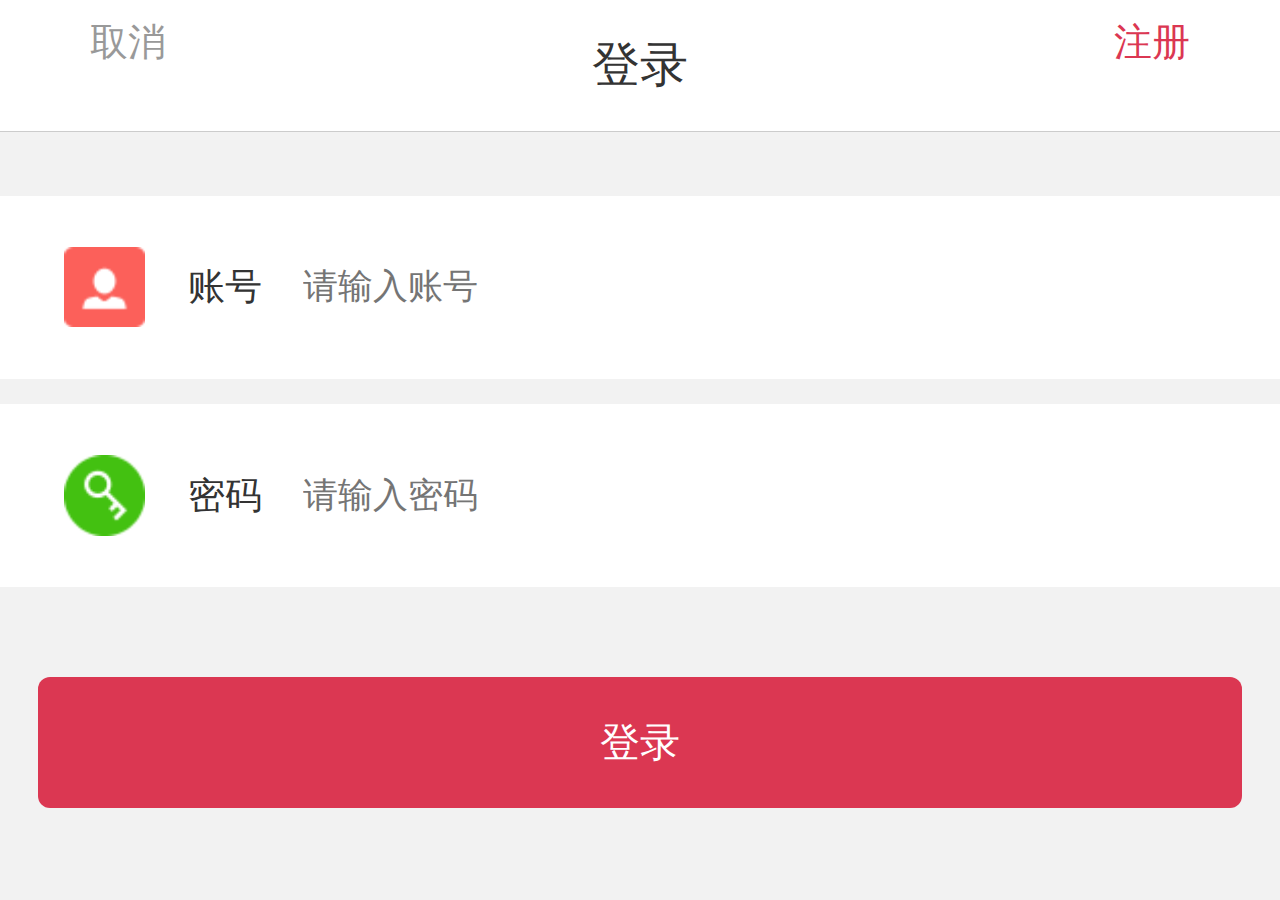
==== commit de3ecb80: "1.首页增加商品列表 2.增加注册页面" ====
--- a/login.html
+++ b/login.html
@@ -33,7 +33,7 @@
 	<header class="top-header">
 		<a class="text texta" href="index.html">取消</a>
 		<h3>登录</h3>
-		<a class="text" href="sign.html">注册</a>
+		<a class="text right-item" href="register.html">注册</a>
 	</header>
 	
 	<div class="login">
--- a/css/style.css
+++ b/css/style.css
@@ -1,9 +1,14 @@
 body{background-color: #f2f2f2;}
+.clearfix{_zoom:1;}
+.clearfix:after{content:""; height:0; width:0; visibility:hidden; clear: both; display:block;}
+.cut{white-space:nowrap; text-overflow:ellipsis; overflow: hidden;}
+.two-row{overflow : hidden; text-overflow: ellipsis; display: -webkit-box; -webkit-line-clamp: 2; -webkit-box-orient: vertical;}
 /*白色顶部*/
 .top-header{z-index: 1;  width: 100%;  background-color: #fff; display: table; border-bottom: solid 1px rgba(0,0,0,0.2);}
 .top-header h3{ font-size: 1.9em;  color: #333; margin: 0 30%; display: table-cell;  font-weight: normal; text-align: center;  padding: 0.7em 0;}
-.top-header .text{display: table-cell; text-align: center; width: 20%; font-size: 1.5em; color: #db3752; }
+.top-header .text{position: absolute;top: 18px; left: 0;text-align: center; width: 20%; font-size: 1.5em; color: #db3752; }
 .top-header .texta{ color: #999;}
+.top-header .right-item{right: 0;left: auto;}
 .top-header a{display: table-cell;}
 .top-header .icona{ width: 8.5%; padding-left: 5%; vertical-align: middle;}/*只能添加图标*/
 .top-header .iconb{ width: 11%;padding-right: 5%; vertical-align: middle;}/*只能添加图标*/
@@ -16,17 +21,20 @@
 .login form{ width: 100%; }
 .login form ul{ width: 100%; overflow: hidden;}
 .login form ul li{ width: 90%; padding: 4% 5%; background-color: #fff; margin-bottom: 2%; overflow: hidden; }
-.login form ul li img{ width:7%; vertical-align: middle;}
+.login form ul li img{ width:7%; vertical-align: middle;margin-right: 3px;}
 .login form ul li label{ font-size: 1.4875em; vertical-align: middle; color: #333; margin:0 3%; }
-.login form ul li input{width: 70%; display: inline-block;vertical-align: middle; font-size: 1.4875em; color: #666; border: none;}
+.login form ul li input{width: 60%; display: inline-block;vertical-align: middle; font-size: 1.4em; color: #666; border: none;}
+.login form ul li span{font-size: 1.4875em; color: #666;vertical-align: middle;}
 .login form input[type="submit"],
-.gobuy-btn{ width: 94%; margin: 5% 3%; display: block; padding: 4% 0;background-color: #db3752;color: #fff; text-align: center; font-size: 1.7em; border-radius: 0.3em; border: none;}
+.login form input[type="button"],
+.gobuy-btn{ width: 94%; margin: 5% 3%; display: block; padding: 3% 0;background-color: #db3752;color: #fff; text-align: center; font-size: 1.6em; border-radius: 0.3em; border: none;}
 .buybanner img{width: 100%;}
+.register-hint{font-size: 14px;color: #DB3752;margin-left: 10px;line-height: 26px;}
 /*首页*/
 /*红色顶部*/
 .page-header{ width: 100%; background-color: #db3752; overflow: hidden;}
 .page-header h3{position: relative; font-size: 1.9em;  color: #fff; font-weight: normal; text-align: center;  padding: 0.7em 0;}
-.page-header input{ width: 60%; border: none; border-radius: 3em; margin: 2% 5%; padding: 1.5% 7.5%; font-size: 1.7em; float: left; }
+.page-header input{ width: 60%; border: none; border-radius: 3em; margin: 2% 5%; padding: 1.5% 7.5%; font-size: 1.7em; float: left;color: #666;}
 .page-header span{ width: 15%;  display: inline-block;margin: 3% 0; float: right;}
 .page-header span img {width: 50%; }
 
@@ -53,11 +61,20 @@
 .page-footer ul li a{ width: 100%; display: block;}
 .page-footer ul .active a p{ color: #db3752;}
 .page-footer ul li img{  width: 25%;}
-.page-footer ul li p{ font-size: 1.275em; color: #333;margin-top: 3%;}
-.page-footer1 ul li p{ font-size: .9em; color: #333;margin-top: 3%;}
-
+.page-footer ul li p{ font-size: 1.275em; color: #666;margin-top: 3%;}
+.page-footer1 ul li p{ font-size: .9em; color: #666;margin-top: 3%;}
+
+/*首页商品列表*/
+.goods-list li{float: left;width: 5.1rem;margin-left: 0.275rem;margin-top: .4rem;border: 1px solid #EEEEEE;}
+.goods-list li:nth-child(2n+1){margin-left: 0;}
+.goods-list li .goods-img{width: 100%;display: block;}
+.goods-list li .goods-title{line-height: 1.25rem;color: #333333;margin-left: 10px;}
+.goods-list li .goods-price{margin-left: 10px;padding-bottom: 10px;}
+@media screen and (min-width:750px){
+	.goods-list li:nth-child(2n+1){margin-left: 0.275rem;}
+	.goods-list li:nth-child(3n+1){margin-left: 0;}
+}
 /*分类*/
-
 .contaniner .assort{width: 40%; float: left;}
 .contaniner .assort ul{ width: 100%;}
 .contaniner .assort ul li{ width: 92%;background-color: #000;  border-bottom: solid 1px #c8c8c8; border-right: solid 1px #c8c8c8; padding:12% 4%;}
@@ -116,23 +133,23 @@
 .contaniner .self dl{ width: 100%;}
 .contaniner .self dl dt{ width: 90%; overflow: hidden; padding:4% 5%; background-color: #fff; }
 .contaniner .self dl dt a{ width: 100%; display: block; overflow: hidden;}
-.contaniner .self dl dt img{width: 6%; vertical-align: middle;}
-.contaniner .self dl dt b{ color: #333; font-weight: normal; font-size: 1.594em; margin:0 3%;vertical-align: middle; }
+.contaniner .self dl dt img{width: 5%; vertical-align: middle;}
+.contaniner .self dl dt b{ color: #333; font-weight: normal; font-size: 1.5em; margin:0 3%;vertical-align: middle; }
 .contaniner .self dl dt span{width: 4%; float: right;}
-.contaniner .self dl dt span img{width: 100%;}
-.contaniner .self dl dd{ width: 100%; border-top: solid 1px #c8c8c8;}
+.contaniner .self dl dt span img{width: 72%;margin-top: 42%;}
+.contaniner .self dl dd{ width: 100%; border-top: solid 1px #F2F2F2;}
 .contaniner .self dl dd ul{ width: 100%;display: table; overflow: hidden; background-color: #fff}
 .contaniner .self dl dd ul li{ display: table-cell; width: 25%; text-align: center; padding: 5% 0;}
 .contaniner .self dl dd ul li a{ width: 100%; display: block; height: 100%;}
-.contaniner .self dl dd ul li img{ height: 50%;}
-.contaniner .self dl dd ul li p{ font-size:1.55em; color: #666; padding-top: 4%;}
+.contaniner .self dl dd ul li img{ width: 30%;}
+.contaniner .self dl dd ul li p{ font-size:1.4em; color: #666; padding-top: 4%;}
 .contaniner .self .self-icon{ width: 100%; margin-top:6%; background-color: #fff}
-.contaniner .self .self-icon li{ width:90%;padding:4% 5%; overflow: hidden; border-bottom: solid 1px #c8c8c8;}
+.contaniner .self .self-icon li{ width:90%;padding:4% 5%; overflow: hidden; border-bottom: solid 1px #F2F2F2;}
 .contaniner .self .self-icon li a{ width: 100%; display: block; overflow: hidden;}
-.contaniner .self .self-icon li img{ width: 10%; float: left;}
-.contaniner .self .self-icon li p{font-size:1.55em ; color: #333; padding: 1.2% 5%;  float: left;}
+.contaniner .self .self-icon li img{ width: 8%; float: left;margin-top: 1%;}
+.contaniner .self .self-icon li p{font-size:1.5em ; color: #333; padding: 1.2% 5%;  float: left;}
 .contaniner .self .self-icon li span{ width: 4%; float: right;}
-.contaniner .self .self-icon li span img{ width: 100%;}
+.contaniner .self .self-icon li span img{ width: 72%;margin-top: 42%;}
 .contaniner .self input[type="button"]{ width: 80%; margin: 5% 10% ; border: none; background-color: #db3752; font-size: 1.6em; color: #fff; padding: 4% 0; border-radius: 0.4em;}
 
 /*商品列表*/
@@ -461,11 +478,12 @@
 .p-top .tu img{width: 100px;}
 .p-top .name{color: #ffffff; font-size: 1.1em;}
 .p-bottom{margin-top: 3%;}
-.p-bottom ul li{width: 33.33333333%; height: 3.5em; padding: .5em 0; color: #fff; position: relative; float: left; text-align: center;}
+.p-bottom ul li{width: 33.33333333%;padding: 1.2em 0; color: #fff; position: relative; float: left; text-align: center;}
 .p-bottom ul li span{position: absolute; width: 100%; left: 0; top: 0; height: 3.5em; background-color: #000;} 
-.p-bottom1 ul li span{height: 4.5em;}
+.p-bottom1 ul li span{height: 100%;}
 .p-bottom ul li .bt,.p-bottom ul li .price{position: relative;}
-.p-bottom1 ul li .bt,.p-bottom1 ul li .price{font-size: 1.6em;}
+.p-bottom1 ul li .bt,.p-bottom1 ul li .price{font-size: 1.5em;}
+.p-bottom1 ul li .price{margin-top: 5px;}
 .p-top1{padding: 5% 0 0;}
 .p-top2{padding: 5% 0 17%;}
 
